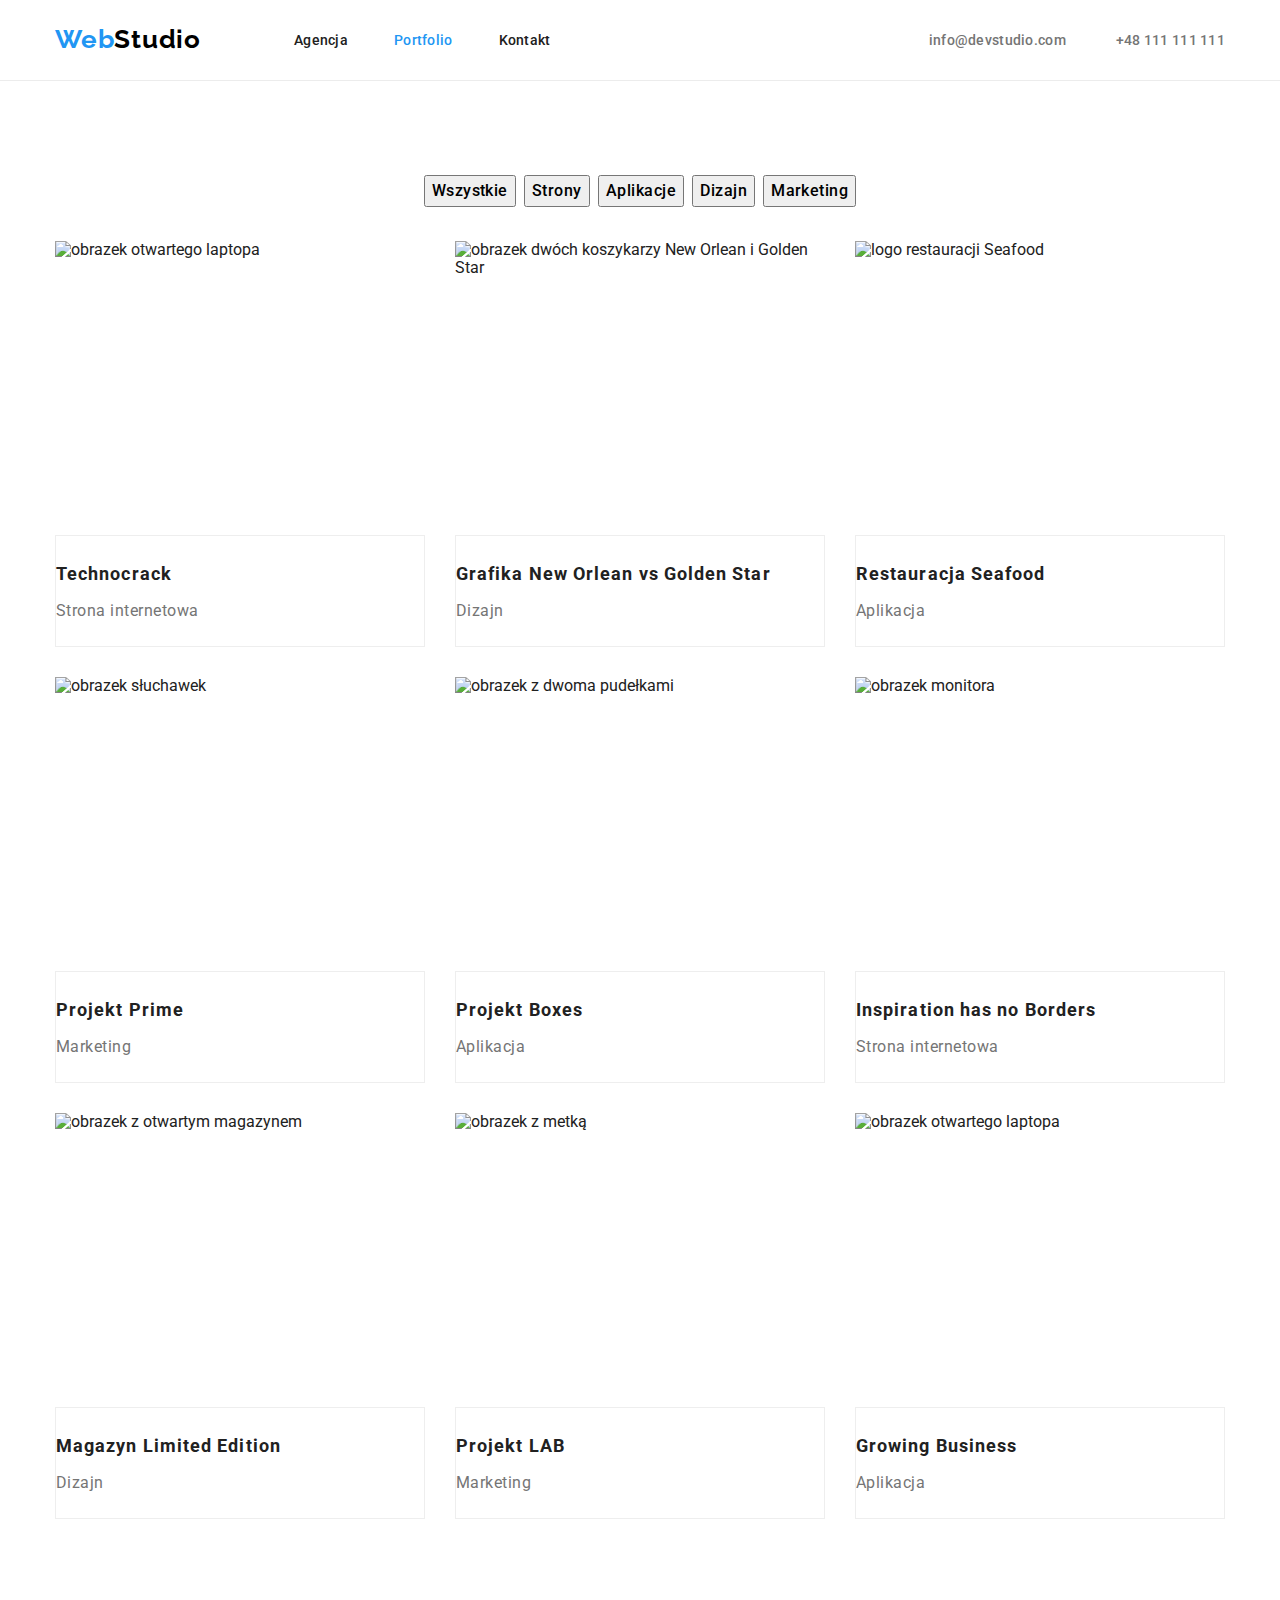
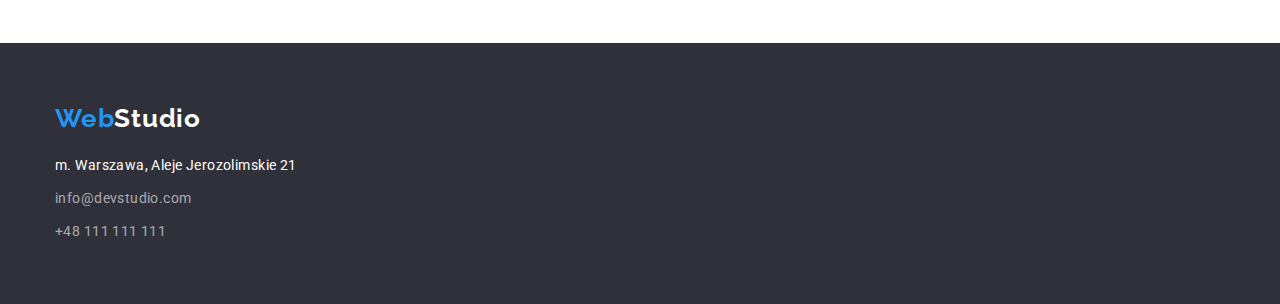
==== portfolio.html @ 281fa487 "position whole portfolio" ====
<!DOCTYPE html>
<html lang="pl">
	<head>
		<meta charset="UTF-8" />
		<meta http-equiv="X-UA-Compatible" content="IE=edge" />
		<meta name="description" content="Pierwszy projekt strony" />
		<link
			rel="stylesheet"
			href="https://cdnjs.cloudflare.com/ajax/libs/modern-normalize/1.1.0/modern-normalize.min.css"
		/>
		<link rel="preconnect" href="https://fonts.googleapis.com" />
		<link rel="preconnect" href="https://fonts.gstatic.com" crossorigin />
		<link
			href="https://fonts.googleapis.com/css2?family=Festive&family=Qahiri&family=Raleway:wght@700&family=Roboto:wght@400;500;700;900&family=Rubik:wght@300&display=swap"
			rel="stylesheet"
		/>
		<link rel="stylesheet" href="css/styles.css" />
		<title>Studio</title>
	</head>

	<body>
		<header class="header">
			<div class="container">
				<a class="logo-link" href="index.html"
					>Web<span class="logo-dark">Studio</span></a
				>

				<nav class="navigation">
					<ul class="navigation-list list">
						<li class="navigation-list-item">
							<a class="navigation-list-item-link" href="index.html">Agencja</a>
						</li>
						<li class="navigation-list-item">
							<a class="navigation-list-item-link active" href="portfolio.html"
								>Portfolio</a
							>
						</li>
						<li class="navigation-list-item">
							<a class="navigation-list-item-link" href="#">Kontakt</a>
						</li>
					</ul>
				</nav>

				<a class="email" href="mailto:info@devstudio.com">info@devstudio.com</a>
				<a href="tel:+48111111111" class="phone-number">+48 111 111 111</a>
			</div>
		</header>

		<main>
			<section class="section container">
				<ul class="filters-list list">
					<li class="filters-list-item">
						<button class="filter-btn" type="button">Wszystkie</button>
					</li>
					<li class="filters-list-item">
						<button class="filter-btn" type="button">Strony</button>
					</li>
					<li class="filters-list-item">
						<button class="filter-btn" type="button">Aplikacje</button>
					</li>
					<li class="filters-list-item">
						<button class="filter-btn" type="button">Dizajn</button>
					</li>
					<li class="filters-list-item">
						<button class="filter-btn" type="button">Marketing</button>
					</li>
				</ul>

				<ul class="projects-list list">
					<li class="projects-list-item">
						<img
							class="projects-list-img"
							src="images/images_portfolio/laptopscreen.jpg"
							alt="obrazek otwartego laptopa"
							width="370"
							height="294"
						/>
						<div class="projects-list-border">
							<p class="projects-list-title">Technocrack</p>
							<p class="projects-list-type">Strona internetowa</p>
						</div>
					</li>
					<li class="projects-list-item">
						<img
							class="projects-list-img"
							src="images/images_portfolio/neworleangraphic.jpg"
							alt="obrazek dwóch koszykarzy New Orlean i Golden Star"
							width="370"
							height="294"
						/>
						<div class="projects-list-border">
							<p class="projects-list-title">
								Grafika New Orlean vs Golden Star
							</p>
							<p class="projects-list-type">Dizajn</p>
						</div>
					</li>
					<li class="projects-list-item">
						<img
							class="projects-list-img"
							src="images/images_portfolio/seefoodlogo.jpg"
							alt="logo restauracji Seafood"
							width="370"
							height="294"
						/>
						<div class="projects-list-border">
							<p class="projects-list-title">Restauracja Seafood</p>
							<p class="projects-list-type">Aplikacja</p>
						</div>
					</li>
					<li class="projects-list-item">
						<img
							class="projects-list-img"
							src="images/images_portfolio/headphones.jpg"
							alt="obrazek słuchawek"
							width="370"
							height="294"
						/>
						<div class="projects-list-border">
							<p class="projects-list-title">Projekt Prime</p>
							<p class="projects-list-type">Marketing</p>
						</div>
					</li>
					<li class="projects-list-item">
						<img
							class="projects-list-img"
							src="images/images_portfolio/twoboxes.jpg"
							alt="obrazek z dwoma pudełkami"
							width="370"
							height="294"
						/>
						<div class="projects-list-border">
							<p class="projects-list-title">Projekt Boxes</p>
							<p class="projects-list-type">Aplikacja</p>
						</div>
					</li>
					<li class="projects-list-item">
						<img
							class="projects-list-img"
							src="images/images_portfolio/screen.jpg"
							alt="obrazek monitora"
							width="370"
							height="294"
						/>
						<div class="projects-list-border">
							<p class="projects-list-title">Inspiration has no Borders</p>
							<p class="projects-list-type">Strona internetowa</p>
						</div>
					</li>
					<li class="projects-list-item">
						<img
							class="projects-list-img"
							src="images/images_portfolio/magazine.jpg"
							alt="obrazek z otwartym magazynem"
							width="370"
							height="294"
						/>
						<div class="projects-list-border">
							<p class="projects-list-title">Magazyn Limited Edition</p>
							<p class="projects-list-type">Dizajn</p>
						</div>
					</li>
					<li class="projects-list-item">
						<img
							class="projects-list-img"
							src="images/images_portfolio/labeltag.jpg"
							alt="obrazek z metką"
							width="370"
							height="294"
						/>
						<div class="projects-list-border">
							<p class="projects-list-title">Projekt LAB</p>
							<p class="projects-list-type">Marketing</p>
						</div>
					</li>
					<li class="projects-list-item">
						<img
							class="projects-list-img"
							src="images/images_portfolio/openedlaptop.jpg"
							alt="obrazek otwartego laptopa"
							width="370"
							height="294"
						/>
						<div class="projects-list-border">
							<p class="projects-list-title">Growing Business</p>
							<p class="projects-list-type">Aplikacja</p>
						</div>
					</li>
				</ul>
			</section>
		</main>
		<div class="footer-background">
			<footer class="footer">
				<div class="container">
					<a class="logo-link" href="index.html"
						>Web<span class="logo-light">Studio</span></a
					>
					<address class="address">
						<ul class="address-list list">
							<li class="address-list-item">
								<a
									class="address-list-link street"
									href="https://goo.gl/maps/AZBb3oWcoWajxazx5"
									target="_blank"
									>m. Warszawa, Aleje Jerozolimskie 21</a
								>
							</li>
							<li class="address-list-item">
								<a class="address-list-link" href="mailto:info@devstudio.com"
									>info@devstudio.com</a
								>
							</li>
							<li class="address-list-item">
								<a class="address-list-link" href="tel:+48111111111"
									>+48 111 111 111</a
								>
							</li>
						</ul>
					</address>
				</div>
			</footer>
		</div>
	</body>
</html>
---- css/styles.css ----
:root {
	--main-font-family: "Roboto", sans-serif;
	--second-font-family: "Raleway", sans-serif;
	--main-txt-color: #212121;
	--grey-txt-color: #757575;
	--white-txt-color: #ffffff;
	--dark-background-color: #2f303a;
	--hover-color: #2196f3;
}

body {
	font-family: var(--main-font-family);
	color: var(--main-txt-color);
}
button {
	font-family: inherit;
}

h1,
h2,
h3,
h4,
h5,
h6 {
	margin: 0;
	padding: 0;
}

p {
	margin: 0;
	padding: 0;
}

ul,
ol {
	margin: 0;
	padding: 0;
}

.list {
	list-style: none;
}

img {
	display: block;
}

a {
	text-decoration: none;
}

.container {
	width: 1200px;
	padding: 0 15px;
	margin: 0 auto;
}

.section {
	padding-top: 94px;
	padding-bottom: 94px;
}
/* ====== COMPONENTS ====== */
.navigation-list-item-link.active {
	color: var(--hover-color);
}

/* ====== HEADER ====== */
.header {
	border-bottom: 1px solid #ececec;
}
.header .container {
	display: flex;
	align-items: center;
}

.navigation {
	display: flex;
}
.navigation-list {
	display: flex;
}

.navigation-list-item:not(:last-child) {
	margin-right: 46px;
}

.email {
	margin-left: auto;
	margin-right: 50px;
}

.header .logo-link {
	font-family: var(--second-font-family);
	font-style: normal;
	font-weight: 700;
	font-size: 26px;
	line-height: 1.192;

	letter-spacing: 0.03em;
	color: var(--hover-color);

	padding-top: 24px;
	padding-bottom: 25px;
	margin-right: 93px;
}

.logo-dark {
	color: #000000;
}

.navigation-list-item-link,
.email,
.phone-number {
	font-style: normal;
	font-weight: 500;
	font-size: 14px;
	line-height: 1.142;
	letter-spacing: 0.02em;
}

.navigation-list-item-link {
	color: var(--main-txt-color);
}

.email,
.phone-number {
	color: var(--grey-txt-color);
}

.navigation-list-item-link:hover,
.navigation-list-item-link:focus,
.email:hover,
.email:focus,
.phone-number:hover,
.phone-number:focus {
	color: var(--hover-color);
}

.main-header-container {
	background-color: var(--dark-background-color);
	height: 600px;
}

.main-header {
	font-weight: 900;
	font-size: 44px;
	line-height: 1.363;
	text-align: center;
	letter-spacing: 0.06em;
	text-transform: uppercase;
	color: var(--white-txt-color);
	padding: 200px 452px 30px;
}

.primary-btn {
	background-color: var(--hover-color);
	box-shadow: 0px 4px 4px rgba(0, 0, 0, 0.15);
	border-radius: 4px;
	font-weight: 700;
	font-size: 16px;
	line-height: 1.875;
	display: flex;
	align-items: center;
	text-align: center;
	letter-spacing: 0.06em;
	color: var(--white-txt-color);
	padding: 10px 41px;
	margin: 0 auto;
}

.primary-btn:hover {
	cursor: pointer;
}

/* ====== OUR ATRIBUTES ====== */

.atributes-list {
	display: flex;
}

.atributes-list-item-header {
	font-weight: 700;
	font-size: 14px;
	line-height: 1.142;
	letter-spacing: 0.03em;
	text-transform: uppercase;
	padding-bottom: 10px;
}

.atributes-list-item-header:not(:last-child) {
	padding-right: 30px;
}
.atributes-list-item-text {
	font-size: 14px;
	line-height: 1.714;
	letter-spacing: 0.03em;
	color: var(--grey-txt-color);
}

/* ====== WHAT WE DO ====== */

.second-header {
	font-weight: 700;
	font-size: 36px;
	line-height: 1.166;
	text-align: center;
	letter-spacing: 0.03em;
	padding-bottom: 50px;
}

.what-we-do-list {
	display: flex;
	justify-content: space-between;
}

/* ====== OUR TEAM ====== */

.our-team-background {
	background-color: #f5f4fa;
}

.our-team-list {
	display: flex;
	justify-content: space-between;
}

.our-team-list-item {
	background-color: #ffffff;
}
.second-header {
	padding-bottom: 50px;
}
.our-team-list-employee {
	font-weight: 500;
	font-size: 16px;
	line-height: 0.842;
	text-align: center;
	letter-spacing: 0.03em;
	padding-top: 30px;
	padding-bottom: 10px;
}

.our-team-list-occupation {
	font-size: 16px;
	line-height: 1.187;
	text-align: center;
	letter-spacing: 0.03em;
	color: var(--grey-txt-color);
	padding-bottom: 30px;
}

/* ====== FOOTER ====== */

.footer-background {
	background-color: var(--dark-background-color);
}

.footer .container {
	padding-top: 60px;
}
.footer .logo-link {
	font-family: var(--second-font-family);
	font-style: normal;
	font-weight: 700;
	font-size: 26px;
	line-height: 1.192;

	letter-spacing: 0.03em;
	color: var(--hover-color);
}

.address-list {
	padding-top: 20px;
}

.address-list-item:not(:last-child) {
	padding-bottom: 9px;
}
.address-list-item:last-child {
	padding-bottom: 60px;
}
.address-list-link {
	font-style: normal;
	font-size: 14px;
	line-height: 1.714;
	letter-spacing: 0.03em;
	color: rgba(255, 255, 255, 0.6);
}

.address-list-link:hover,
.address-list-link:focus {
	color: var(--hover-color);
}

.logo-light {
	color: var(--white-txt-color);
}

.street {
	color: var(--white-txt-color);
}

/* ====== PORTFOLIO ====== */

.filters-list {
	display: flex;
	justify-content: center;
}

.filters-list-item:not(:last-child) {
	padding-right: 8px;
	padding-bottom: 34px;
}

.projects-list {
	display: flex;
	flex-wrap: wrap;
}

.projects-list-item:not(:nth-child(3n)) {
	margin-right: 30px;
}

.projects-list-item {
	margin-bottom: 30px;
}

.projects-list-border {
	border: 1px solid #eeeeee;
}
.filter-btn {
	font-style: normal;
	font-weight: 500;
	font-size: 16px;
	line-height: 1.625;
	text-align: center;
	letter-spacing: 0.03em;
	display: flex;
	align-items: center;
}

.projects-list-wrap {
	display: flex;
	flex-wrap: wrap;
}

.filter-btn:hover,
.filter-btn:focus {
	cursor: pointer;
	color: var(--white-txt-color);
	background-color: var(--hover-color);
}

.projects-list-title {
	font-weight: 700;
	font-size: 18px;
	line-height: 2;
	letter-spacing: 0.06em;
	padding-top: 20px;
}

.projects-list-type {
	font-size: 16px;
	line-height: 1.875;
	letter-spacing: 0.03em;
	color: var(--grey-txt-color);
	padding-top: 4px;
	padding-bottom: 20px;
}
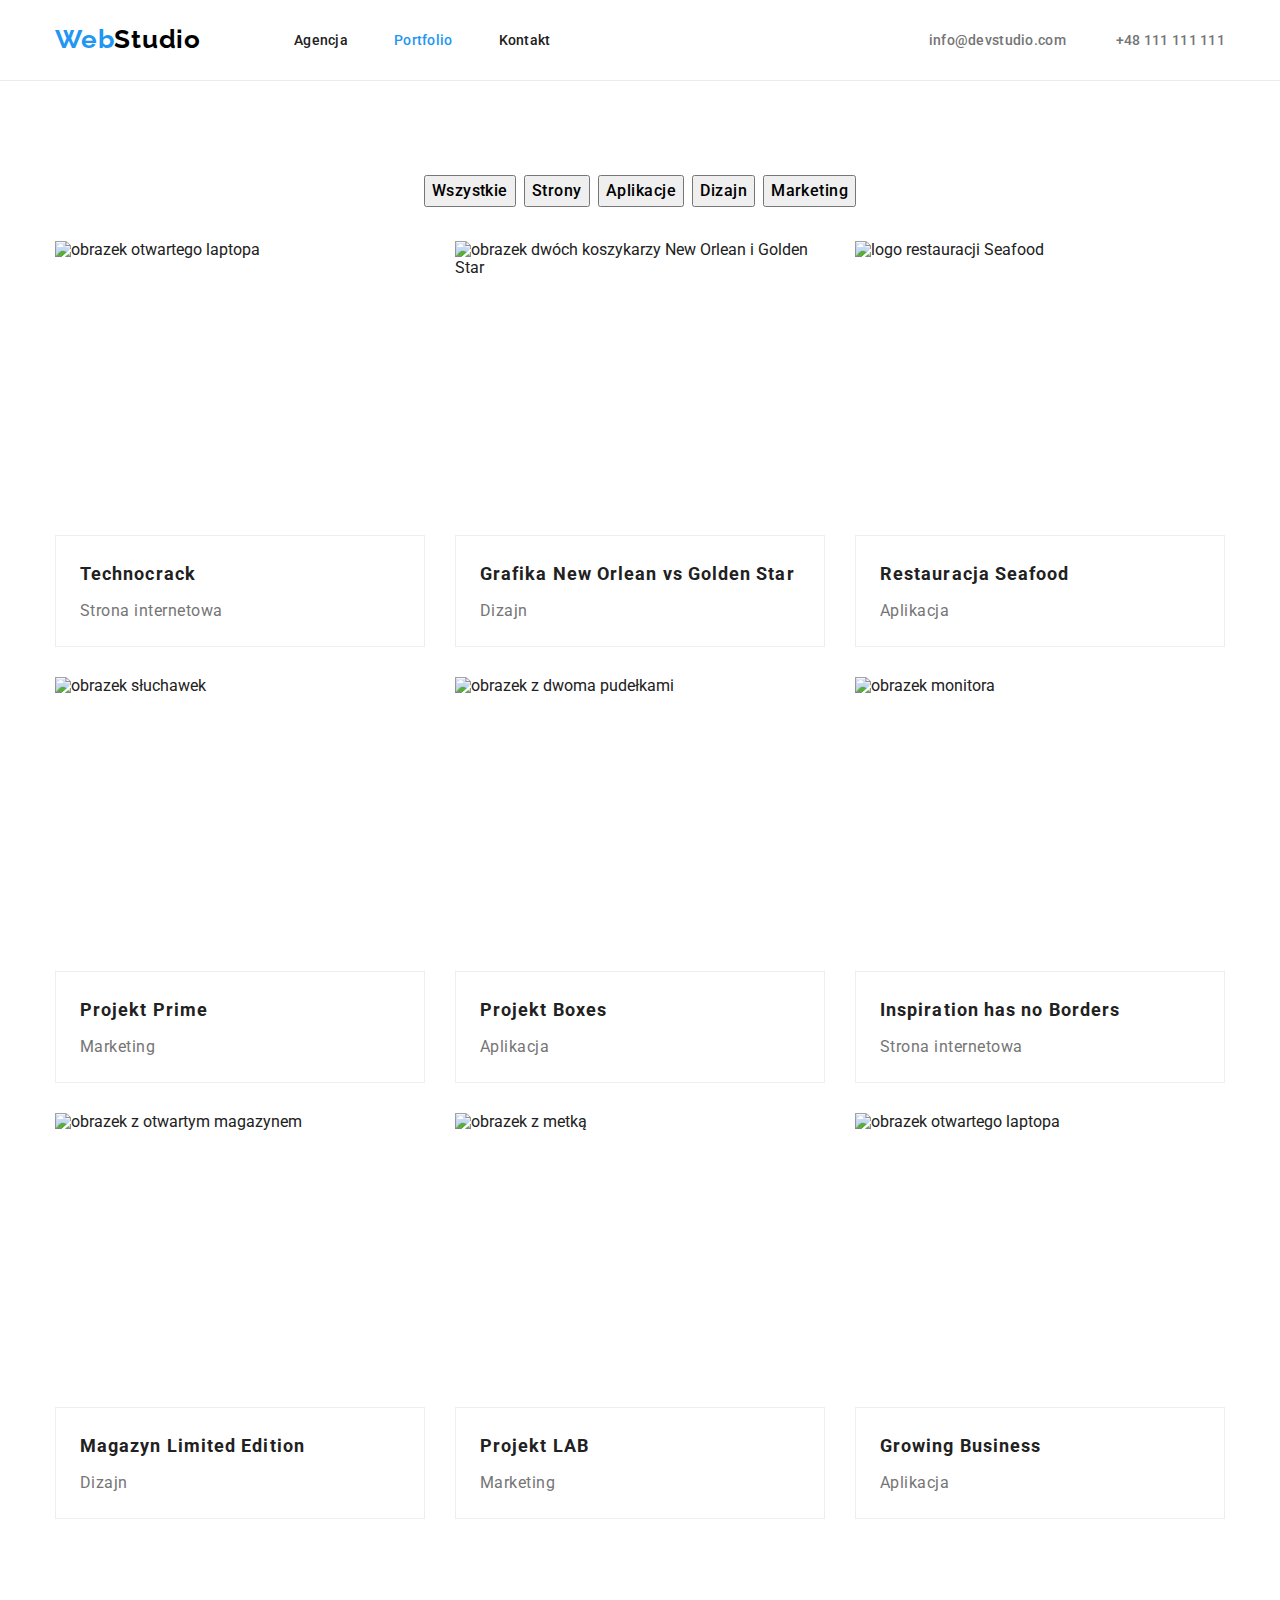
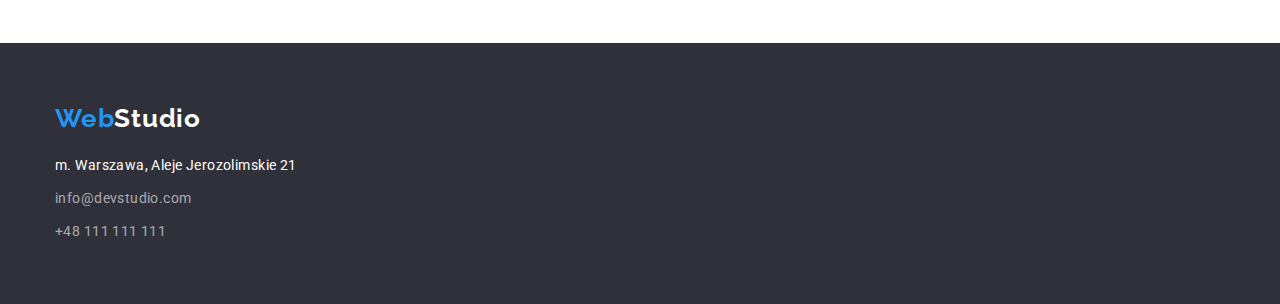
==== commit efe2d7fa: "replace container" ====
--- a/portfolio.html
+++ b/portfolio.html
@@ -47,146 +47,148 @@
 		</header>
 
 		<main>
-			<section class="section container">
-				<ul class="filters-list list">
-					<li class="filters-list-item">
-						<button class="filter-btn" type="button">Wszystkie</button>
-					</li>
-					<li class="filters-list-item">
-						<button class="filter-btn" type="button">Strony</button>
-					</li>
-					<li class="filters-list-item">
-						<button class="filter-btn" type="button">Aplikacje</button>
-					</li>
-					<li class="filters-list-item">
-						<button class="filter-btn" type="button">Dizajn</button>
-					</li>
-					<li class="filters-list-item">
-						<button class="filter-btn" type="button">Marketing</button>
-					</li>
-				</ul>
-
-				<ul class="projects-list list">
-					<li class="projects-list-item">
-						<img
-							class="projects-list-img"
-							src="images/images_portfolio/laptopscreen.jpg"
-							alt="obrazek otwartego laptopa"
-							width="370"
-							height="294"
-						/>
-						<div class="projects-list-border">
-							<p class="projects-list-title">Technocrack</p>
-							<p class="projects-list-type">Strona internetowa</p>
-						</div>
-					</li>
-					<li class="projects-list-item">
-						<img
-							class="projects-list-img"
-							src="images/images_portfolio/neworleangraphic.jpg"
-							alt="obrazek dwóch koszykarzy New Orlean i Golden Star"
-							width="370"
-							height="294"
-						/>
-						<div class="projects-list-border">
-							<p class="projects-list-title">
-								Grafika New Orlean vs Golden Star
-							</p>
-							<p class="projects-list-type">Dizajn</p>
-						</div>
-					</li>
-					<li class="projects-list-item">
-						<img
-							class="projects-list-img"
-							src="images/images_portfolio/seefoodlogo.jpg"
-							alt="logo restauracji Seafood"
-							width="370"
-							height="294"
-						/>
-						<div class="projects-list-border">
-							<p class="projects-list-title">Restauracja Seafood</p>
-							<p class="projects-list-type">Aplikacja</p>
-						</div>
-					</li>
-					<li class="projects-list-item">
-						<img
-							class="projects-list-img"
-							src="images/images_portfolio/headphones.jpg"
-							alt="obrazek słuchawek"
-							width="370"
-							height="294"
-						/>
-						<div class="projects-list-border">
-							<p class="projects-list-title">Projekt Prime</p>
-							<p class="projects-list-type">Marketing</p>
-						</div>
-					</li>
-					<li class="projects-list-item">
-						<img
-							class="projects-list-img"
-							src="images/images_portfolio/twoboxes.jpg"
-							alt="obrazek z dwoma pudełkami"
-							width="370"
-							height="294"
-						/>
-						<div class="projects-list-border">
-							<p class="projects-list-title">Projekt Boxes</p>
-							<p class="projects-list-type">Aplikacja</p>
-						</div>
-					</li>
-					<li class="projects-list-item">
-						<img
-							class="projects-list-img"
-							src="images/images_portfolio/screen.jpg"
-							alt="obrazek monitora"
-							width="370"
-							height="294"
-						/>
-						<div class="projects-list-border">
-							<p class="projects-list-title">Inspiration has no Borders</p>
-							<p class="projects-list-type">Strona internetowa</p>
-						</div>
-					</li>
-					<li class="projects-list-item">
-						<img
-							class="projects-list-img"
-							src="images/images_portfolio/magazine.jpg"
-							alt="obrazek z otwartym magazynem"
-							width="370"
-							height="294"
-						/>
-						<div class="projects-list-border">
-							<p class="projects-list-title">Magazyn Limited Edition</p>
-							<p class="projects-list-type">Dizajn</p>
-						</div>
-					</li>
-					<li class="projects-list-item">
-						<img
-							class="projects-list-img"
-							src="images/images_portfolio/labeltag.jpg"
-							alt="obrazek z metką"
-							width="370"
-							height="294"
-						/>
-						<div class="projects-list-border">
-							<p class="projects-list-title">Projekt LAB</p>
-							<p class="projects-list-type">Marketing</p>
-						</div>
-					</li>
-					<li class="projects-list-item">
-						<img
-							class="projects-list-img"
-							src="images/images_portfolio/openedlaptop.jpg"
-							alt="obrazek otwartego laptopa"
-							width="370"
-							height="294"
-						/>
-						<div class="projects-list-border">
-							<p class="projects-list-title">Growing Business</p>
-							<p class="projects-list-type">Aplikacja</p>
-						</div>
-					</li>
-				</ul>
+			<section class="section">
+				<div class="container">
+					<ul class="filters-list list">
+						<li class="filters-list-item">
+							<button class="filter-btn" type="button">Wszystkie</button>
+						</li>
+						<li class="filters-list-item">
+							<button class="filter-btn" type="button">Strony</button>
+						</li>
+						<li class="filters-list-item">
+							<button class="filter-btn" type="button">Aplikacje</button>
+						</li>
+						<li class="filters-list-item">
+							<button class="filter-btn" type="button">Dizajn</button>
+						</li>
+						<li class="filters-list-item">
+							<button class="filter-btn" type="button">Marketing</button>
+						</li>
+					</ul>
+
+					<ul class="projects-list list">
+						<li class="projects-list-item">
+							<img
+								class="projects-list-img"
+								src="images/images_portfolio/laptopscreen.jpg"
+								alt="obrazek otwartego laptopa"
+								width="370"
+								height="294"
+							/>
+							<div class="projects-list-border">
+								<p class="projects-list-title">Technocrack</p>
+								<p class="projects-list-type">Strona internetowa</p>
+							</div>
+						</li>
+						<li class="projects-list-item">
+							<img
+								class="projects-list-img"
+								src="images/images_portfolio/neworleangraphic.jpg"
+								alt="obrazek dwóch koszykarzy New Orlean i Golden Star"
+								width="370"
+								height="294"
+							/>
+							<div class="projects-list-border">
+								<p class="projects-list-title">
+									Grafika New Orlean vs Golden Star
+								</p>
+								<p class="projects-list-type">Dizajn</p>
+							</div>
+						</li>
+						<li class="projects-list-item">
+							<img
+								class="projects-list-img"
+								src="images/images_portfolio/seefoodlogo.jpg"
+								alt="logo restauracji Seafood"
+								width="370"
+								height="294"
+							/>
+							<div class="projects-list-border">
+								<p class="projects-list-title">Restauracja Seafood</p>
+								<p class="projects-list-type">Aplikacja</p>
+							</div>
+						</li>
+						<li class="projects-list-item">
+							<img
+								class="projects-list-img"
+								src="images/images_portfolio/headphones.jpg"
+								alt="obrazek słuchawek"
+								width="370"
+								height="294"
+							/>
+							<div class="projects-list-border">
+								<p class="projects-list-title">Projekt Prime</p>
+								<p class="projects-list-type">Marketing</p>
+							</div>
+						</li>
+						<li class="projects-list-item">
+							<img
+								class="projects-list-img"
+								src="images/images_portfolio/twoboxes.jpg"
+								alt="obrazek z dwoma pudełkami"
+								width="370"
+								height="294"
+							/>
+							<div class="projects-list-border">
+								<p class="projects-list-title">Projekt Boxes</p>
+								<p class="projects-list-type">Aplikacja</p>
+							</div>
+						</li>
+						<li class="projects-list-item">
+							<img
+								class="projects-list-img"
+								src="images/images_portfolio/screen.jpg"
+								alt="obrazek monitora"
+								width="370"
+								height="294"
+							/>
+							<div class="projects-list-border">
+								<p class="projects-list-title">Inspiration has no Borders</p>
+								<p class="projects-list-type">Strona internetowa</p>
+							</div>
+						</li>
+						<li class="projects-list-item">
+							<img
+								class="projects-list-img"
+								src="images/images_portfolio/magazine.jpg"
+								alt="obrazek z otwartym magazynem"
+								width="370"
+								height="294"
+							/>
+							<div class="projects-list-border">
+								<p class="projects-list-title">Magazyn Limited Edition</p>
+								<p class="projects-list-type">Dizajn</p>
+							</div>
+						</li>
+						<li class="projects-list-item">
+							<img
+								class="projects-list-img"
+								src="images/images_portfolio/labeltag.jpg"
+								alt="obrazek z metką"
+								width="370"
+								height="294"
+							/>
+							<div class="projects-list-border">
+								<p class="projects-list-title">Projekt LAB</p>
+								<p class="projects-list-type">Marketing</p>
+							</div>
+						</li>
+						<li class="projects-list-item">
+							<img
+								class="projects-list-img"
+								src="images/images_portfolio/openedlaptop.jpg"
+								alt="obrazek otwartego laptopa"
+								width="370"
+								height="294"
+							/>
+							<div class="projects-list-border">
+								<p class="projects-list-title">Growing Business</p>
+								<p class="projects-list-type">Aplikacja</p>
+							</div>
+						</li>
+					</ul>
+				</div>
 			</section>
 		</main>
 		<div class="footer-background">
--- a/css/styles.css
+++ b/css/styles.css
@@ -149,7 +149,9 @@
 	letter-spacing: 0.06em;
 	text-transform: uppercase;
 	color: var(--white-txt-color);
-	padding: 200px 452px 30px;
+	padding: 200px 0 30px;
+	width: 692px;
+	margin: 0 auto;
 }
 
 .primary-btn {
@@ -357,6 +359,7 @@
 	line-height: 2;
 	letter-spacing: 0.06em;
 	padding-top: 20px;
+	padding-left: 24px;
 }
 
 .projects-list-type {
@@ -366,4 +369,5 @@
 	color: var(--grey-txt-color);
 	padding-top: 4px;
 	padding-bottom: 20px;
-}
+	padding-left: 24px;
+}
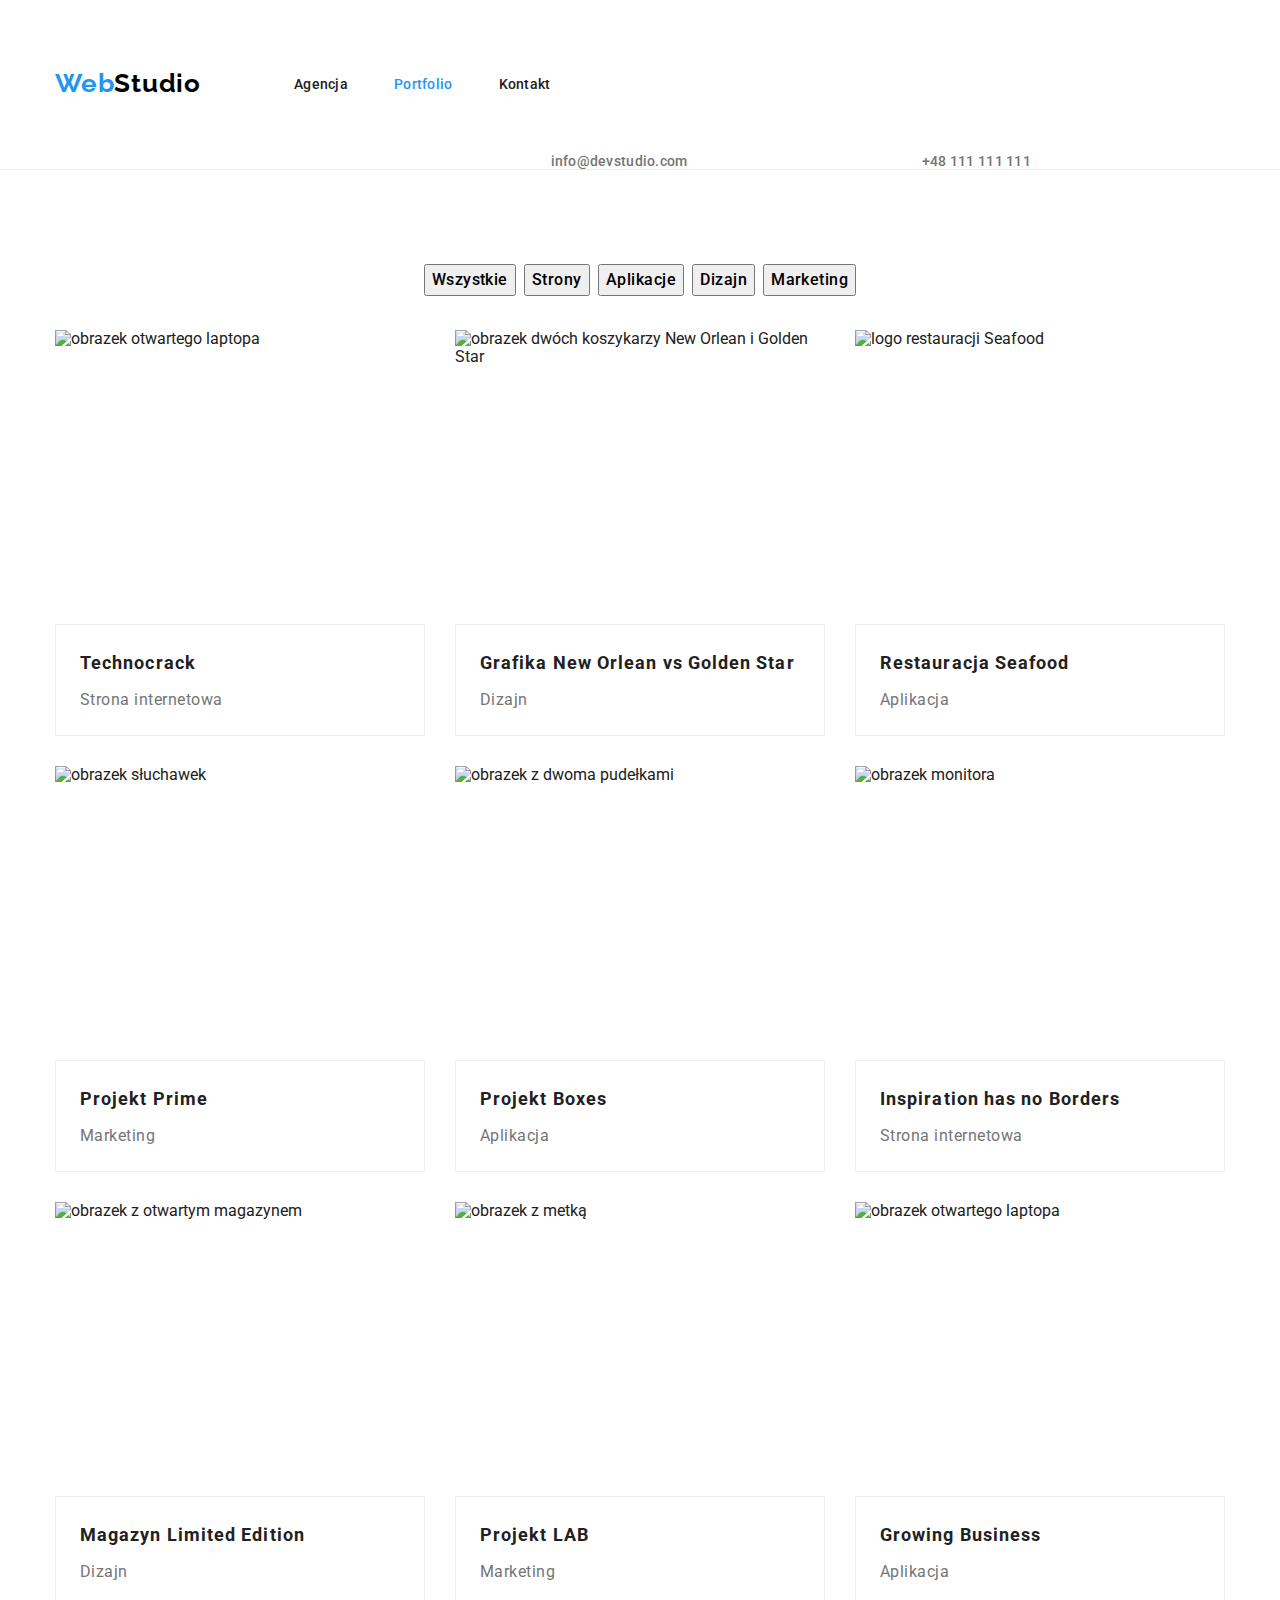
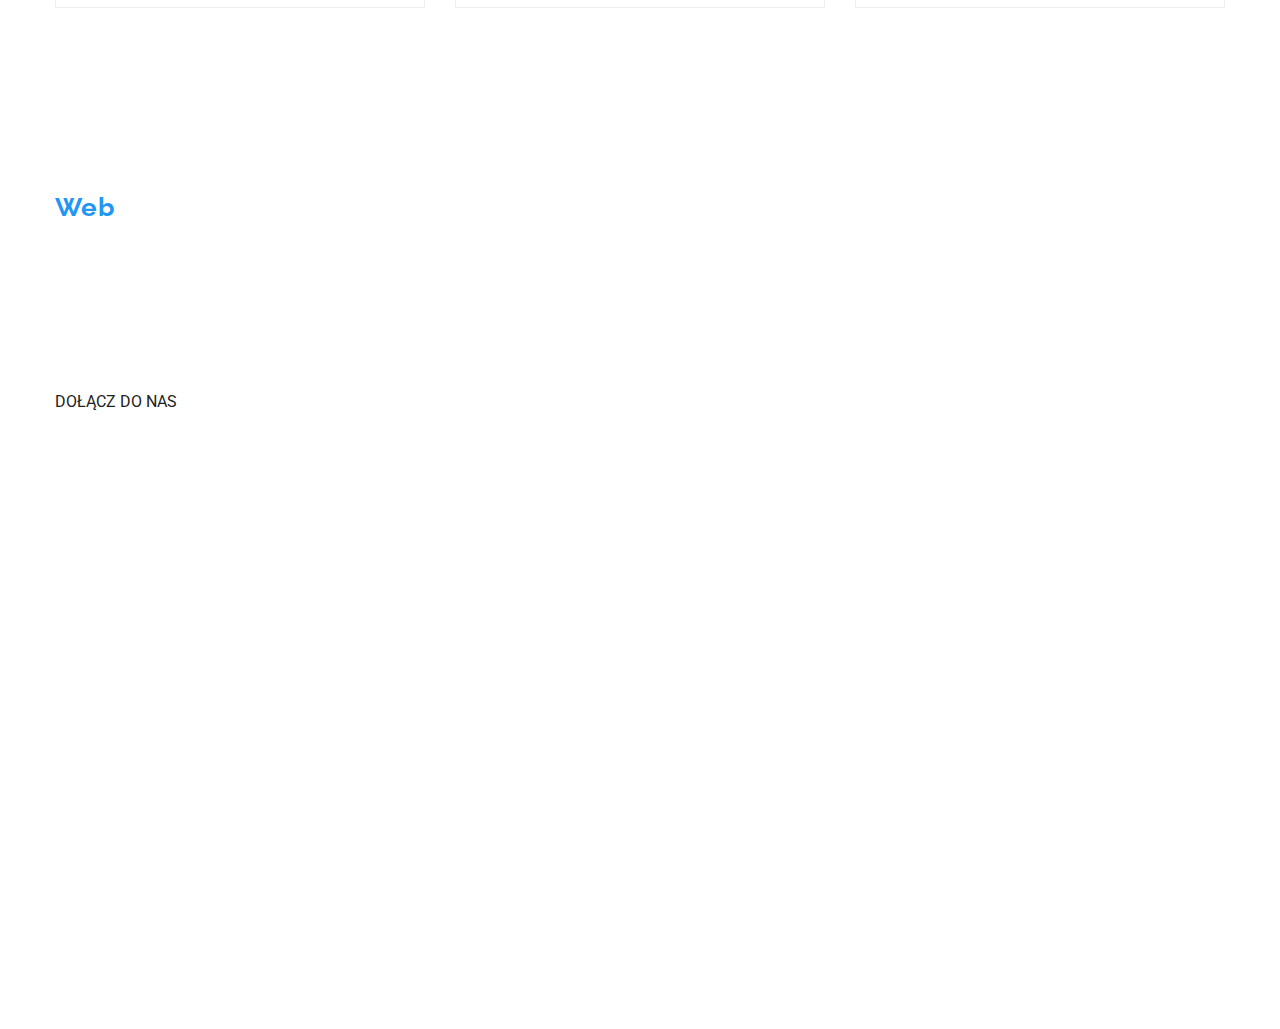
==== commit 9022b72f: "add active to portfolio" ====
--- a/portfolio.html
+++ b/portfolio.html
@@ -40,10 +40,19 @@
 						</li>
 					</ul>
 				</nav>
-
-				<a class="email" href="mailto:info@devstudio.com">info@devstudio.com</a>
-				<a href="tel:+48111111111" class="phone-number">+48 111 111 111</a>
+				<a class="email" href="mailto:info@devstudio.com">
+					<svg class="envelope-icon">
+						<use href="images/icons.svg#envelope"></use></svg
+					>info@devstudio.com</a
+				>
+				<a href="tel:+48111111111" class="phone-number">
+					<svg class="smartphone-icon">
+						<use href="images/icons.svg#smartphone"></use>
+					</svg>
+					+48 111 111 111</a
+				>
 			</div>
+			<div class="header-line"></div>
 		</header>
 
 		<main>
@@ -191,9 +200,9 @@
 				</div>
 			</section>
 		</main>
-		<div class="footer-background">
-			<footer class="footer">
-				<div class="container">
+		<footer class="footer">
+			<div class="container">
+				<div class="address-wrapper">
 					<a class="logo-link" href="index.html"
 						>Web<span class="logo-light">Studio</span></a
 					>
@@ -220,7 +229,37 @@
 						</ul>
 					</address>
 				</div>
-			</footer>
-		</div>
+				<div class="contact-us-wrapper">
+					<p class="join-us">DOŁĄCZ DO NAS</p>
+					<ul class="socials-list list">
+						<li class="socials-list-item social-padding">
+							<a href="#" class="socials-link grey-circle">
+								<svg class="socials-icon white-icon">
+									<use href="images/icons.svg#instagram"></use>
+								</svg>
+							</a>
+						</li>
+						<li class="socials-list-item social-padding">
+							<a href="#" class="socials-link grey-circle"
+								><svg class="socials-icon white-icon">
+									<use href="images/icons.svg#twitter"></use></svg
+							></a>
+						</li>
+						<li class="socials-list-item social-padding">
+							<a href="#" class="socials-link grey-circle"
+								><svg class="socials-icon white-icon">
+									<use href="images/icons.svg#facebook"></use></svg
+							></a>
+						</li>
+						<li class="socials-list-item social-padding">
+							<a href="#" class="socials-link grey-circle"
+								><svg class="socials-icon white-icon">
+									<use href="images/icons.svg#linkedin"></use></svg
+							></a>
+						</li>
+					</ul>
+				</div>
+			</div>
+		</footer>
 	</body>
 </html>
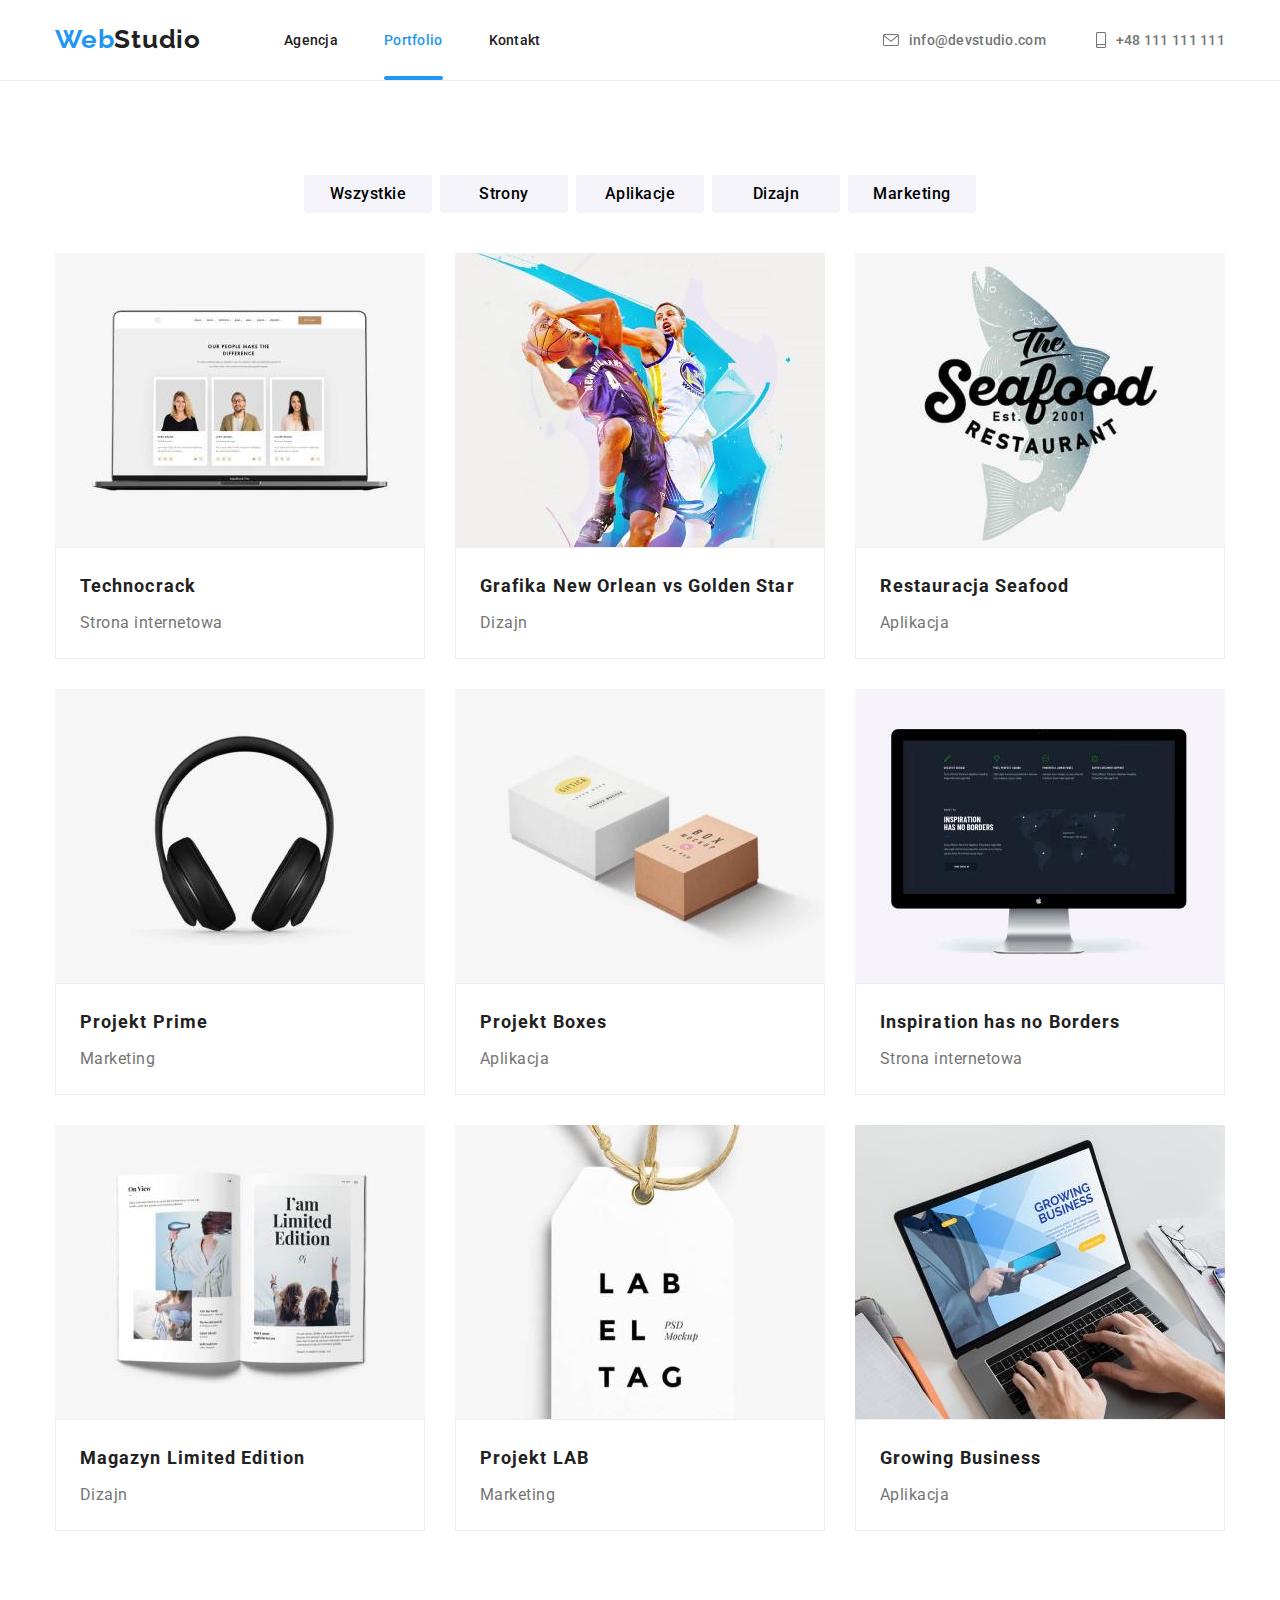
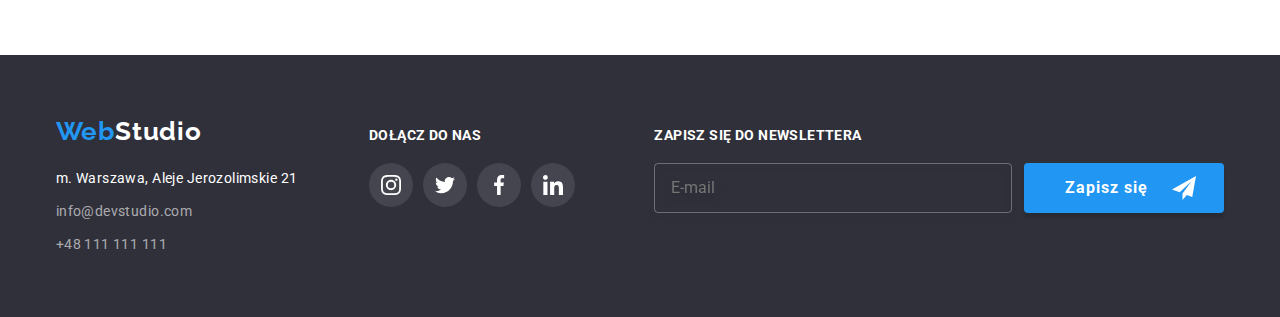
==== commit 6d07432e: "responsible portfolio" ====
--- a/portfolio.html
+++ b/portfolio.html
@@ -4,6 +4,8 @@
 		<meta charset="UTF-8" />
 		<meta http-equiv="X-UA-Compatible" content="IE=edge" />
 		<meta name="description" content="Pierwszy projekt strony" />
+		<meta name="viewport" content="width=device-width, initial-scale=1.0" />
+
 		<link
 			rel="stylesheet"
 			href="https://cdnjs.cloudflare.com/ajax/libs/modern-normalize/1.1.0/modern-normalize.min.css"
@@ -14,252 +16,624 @@
 			href="https://fonts.googleapis.com/css2?family=Festive&family=Qahiri&family=Raleway:wght@700&family=Roboto:wght@400;500;700;900&family=Rubik:wght@300&display=swap"
 			rel="stylesheet"
 		/>
-		<link rel="stylesheet" href="css/styles.css" />
+		<link rel="stylesheet" href="css/main.min.css" />
 		<title>Studio</title>
 	</head>
 
 	<body>
 		<header class="header">
 			<div class="container">
-				<a class="logo-link" href="index.html"
-					>Web<span class="logo-dark">Studio</span></a
+				<a class="logo" href="index.html"
+					>Web<span class="logo__accent--dark-theme">Studio</span></a
 				>
 
 				<nav class="navigation">
-					<ul class="navigation-list list">
-						<li class="navigation-list-item">
-							<a class="navigation-list-item-link" href="index.html">Agencja</a>
-						</li>
-						<li class="navigation-list-item">
-							<a class="navigation-list-item-link active" href="portfolio.html"
+					<ul class="navigation__list list">
+						<li class="navigation__item">
+							<a class="navigation__link" href="index.html">Agencja</a>
+						</li>
+						<li class="navigation__item">
+							<a
+								class="navigation__link navigation__link--active"
+								href="portfolio.html"
 								>Portfolio</a
 							>
 						</li>
-						<li class="navigation-list-item">
-							<a class="navigation-list-item-link" href="#">Kontakt</a>
+						<li class="navigation__item">
+							<a class="navigation__link" href="#">Kontakt</a>
 						</li>
 					</ul>
 				</nav>
-				<a class="email" href="mailto:info@devstudio.com">
-					<svg class="envelope-icon">
-						<use href="images/icons.svg#envelope"></use></svg
-					>info@devstudio.com</a
+				<div class="contact">
+					<a class="email" href="mailto:info@devstudio.com">
+						<svg class="email__icon">
+							<use href="images/icons.svg#envelope"></use></svg
+						>info@devstudio.com</a
+					>
+					<a href="tel:+48111111111" class="phone-number">
+						<svg class="phone-number__icon">
+							<use href="images/icons.svg#smartphone"></use>
+						</svg>
+						+48 111 111 111</a
+					>
+				</div>
+
+				<button mobile-menu-open type="button" class="menu-mobile__open">
+					<svg class="menu-mobile__open-icon">
+						<use href="./images/icons.svg#open"></use>
+					</svg>
+				</button>
+			</div>
+
+			<div mobile-menu class="menu-mobile backdrop is-hidden">
+				<button
+					type="button"
+					class="close-btn menu-mobile__close-btn"
+					mobile-menu-close
 				>
-				<a href="tel:+48111111111" class="phone-number">
-					<svg class="smartphone-icon">
-						<use href="images/icons.svg#smartphone"></use>
+					<svg class="close-btn__icon">
+						<use href="images/icons.svg#close-icon"></use>
 					</svg>
-					+48 111 111 111</a
-				>
+				</button>
+
+				<ul class="menu-mobile__list">
+					<li class="menu-mobile__item list">
+						<a class="menu-mobile__link" href="index.html">Agencja</a>
+					</li>
+					<li class="menu-mobile__item list">
+						<a
+							class="menu-mobile__link menu-mobile__link--active"
+							href="portfolio.html"
+							>Portfolio</a
+						>
+					</li>
+					<li class="menu-mobile__item list">
+						<a class="menu-mobile__link" href="#">Kontakt</a>
+					</li>
+				</ul>
+				<ul class="mobile-contacts">
+					<li class="mobile-contacts__item list">
+						<a
+							class="mobile-contacts__link mobile-contacts__link--accent"
+							href="tel:+48111111111"
+						>
+							+48 111 111 111</a
+						>
+					</li>
+					<li class="mobile-contacts__item list">
+						<a class="mobile-contacts__link" href="mailto:info@devstudio.com">
+							info@devstudio.com</a
+						>
+					</li>
+				</ul>
+				<ul class="mobile-socials">
+					<li class="mobile-socials__item list">
+						<a href="" class="mobile-socials__link">Instagram</a>
+					</li>
+					<li class="mobile-socials__item list">
+						<a href="" class="mobile-socials__link">Twitter</a>
+					</li>
+					<li class="mobile-socials__item list">
+						<a href="" class="mobile-socials__link">Facebook</a>
+					</li>
+					<li class="mobile-socials__item list">
+						<a href="" class="mobile-socials__link">LinkedIn</a>
+					</li>
+				</ul>
 			</div>
-			<div class="header-line"></div>
 		</header>
 
 		<main>
-			<section class="section">
+			<section class="portfolio section">
 				<div class="container">
-					<ul class="filters-list list">
-						<li class="filters-list-item">
-							<button class="filter-btn" type="button">Wszystkie</button>
-						</li>
-						<li class="filters-list-item">
-							<button class="filter-btn" type="button">Strony</button>
-						</li>
-						<li class="filters-list-item">
-							<button class="filter-btn" type="button">Aplikacje</button>
-						</li>
-						<li class="filters-list-item">
-							<button class="filter-btn" type="button">Dizajn</button>
-						</li>
-						<li class="filters-list-item">
-							<button class="filter-btn" type="button">Marketing</button>
+					<ul class="filters__list list">
+						<li class="filters__item">
+							<button class="filters__btn" type="button">Wszystkie</button>
+						</li>
+						<li class="filters__item">
+							<button class="filters__btn" type="button">Strony</button>
+						</li>
+						<li class="filters__item">
+							<button class="filters__btn" type="button">Aplikacje</button>
+						</li>
+						<li class="filters__item">
+							<button class="filters__btn" type="button">Dizajn</button>
+						</li>
+						<li class="filters__item">
+							<button class="filters__btn" type="button">Marketing</button>
 						</li>
 					</ul>
 
-					<ul class="projects-list list">
-						<li class="projects-list-item">
-							<img
-								class="projects-list-img"
-								src="images/images_portfolio/laptopscreen.jpg"
-								alt="obrazek otwartego laptopa"
-								width="370"
-								height="294"
-							/>
-							<div class="projects-list-border">
-								<p class="projects-list-title">Technocrack</p>
-								<p class="projects-list-type">Strona internetowa</p>
-							</div>
-						</li>
-						<li class="projects-list-item">
-							<img
-								class="projects-list-img"
-								src="images/images_portfolio/neworleangraphic.jpg"
-								alt="obrazek dwóch koszykarzy New Orlean i Golden Star"
-								width="370"
-								height="294"
-							/>
-							<div class="projects-list-border">
-								<p class="projects-list-title">
-									Grafika New Orlean vs Golden Star
-								</p>
-								<p class="projects-list-type">Dizajn</p>
-							</div>
-						</li>
-						<li class="projects-list-item">
-							<img
-								class="projects-list-img"
-								src="images/images_portfolio/seefoodlogo.jpg"
-								alt="logo restauracji Seafood"
-								width="370"
-								height="294"
-							/>
-							<div class="projects-list-border">
-								<p class="projects-list-title">Restauracja Seafood</p>
-								<p class="projects-list-type">Aplikacja</p>
-							</div>
-						</li>
-						<li class="projects-list-item">
-							<img
-								class="projects-list-img"
-								src="images/images_portfolio/headphones.jpg"
-								alt="obrazek słuchawek"
-								width="370"
-								height="294"
-							/>
-							<div class="projects-list-border">
-								<p class="projects-list-title">Projekt Prime</p>
-								<p class="projects-list-type">Marketing</p>
-							</div>
-						</li>
-						<li class="projects-list-item">
-							<img
-								class="projects-list-img"
-								src="images/images_portfolio/twoboxes.jpg"
-								alt="obrazek z dwoma pudełkami"
-								width="370"
-								height="294"
-							/>
-							<div class="projects-list-border">
-								<p class="projects-list-title">Projekt Boxes</p>
-								<p class="projects-list-type">Aplikacja</p>
-							</div>
-						</li>
-						<li class="projects-list-item">
-							<img
-								class="projects-list-img"
-								src="images/images_portfolio/screen.jpg"
-								alt="obrazek monitora"
-								width="370"
-								height="294"
-							/>
-							<div class="projects-list-border">
-								<p class="projects-list-title">Inspiration has no Borders</p>
-								<p class="projects-list-type">Strona internetowa</p>
-							</div>
-						</li>
-						<li class="projects-list-item">
-							<img
-								class="projects-list-img"
-								src="images/images_portfolio/magazine.jpg"
-								alt="obrazek z otwartym magazynem"
-								width="370"
-								height="294"
-							/>
-							<div class="projects-list-border">
-								<p class="projects-list-title">Magazyn Limited Edition</p>
-								<p class="projects-list-type">Dizajn</p>
-							</div>
-						</li>
-						<li class="projects-list-item">
-							<img
-								class="projects-list-img"
-								src="images/images_portfolio/labeltag.jpg"
-								alt="obrazek z metką"
-								width="370"
-								height="294"
-							/>
-							<div class="projects-list-border">
-								<p class="projects-list-title">Projekt LAB</p>
-								<p class="projects-list-type">Marketing</p>
-							</div>
-						</li>
-						<li class="projects-list-item">
-							<img
-								class="projects-list-img"
-								src="images/images_portfolio/openedlaptop.jpg"
-								alt="obrazek otwartego laptopa"
-								width="370"
-								height="294"
-							/>
-							<div class="projects-list-border">
-								<p class="projects-list-title">Growing Business</p>
-								<p class="projects-list-type">Aplikacja</p>
+					<ul class="projects__list list">
+						<li class="projects__item">
+							<div class="projects__wrapper">
+								<picture class="projects__img">
+									<source
+										srcset="
+											images/images_portfolio/1img370x294.jpg        1x,
+											images/images_portfolio/1img370x294.jpg@2x.jpg 2x
+										"
+										media="(min-width: 1200px)"
+									/>
+									<source
+										srcset="
+											images/images_portfolio/1img354x294.jpg        1x,
+											images/images_portfolio/1img354x294.jpg@2x.jpg 2x
+										"
+										media="(min-width: 768px)"
+									/>
+									<source
+										srcset="
+											images/images_portfolio/1img450x294.jpg        1x,
+											images/images_portfolio/1img450x294.jpg@2x.jpg 2x
+										"
+										media="(min-width: 480px)"
+									/>
+									<img
+										class="projects__img"
+										src="images/images_portfolio/1img354x294.jpg "
+										alt="obrazek otwartego laptopa"
+									/>
+								</picture>
+
+								<div class="projects__text-popup">
+									<p>
+										Technocrack jest popularną platformą wykorzystywaną do
+										rozpowszechniania koronawirusa. Firmy wykorzystują tę
+										platformę do celów szpiegowskich i ataków na
+										niezabezpieczone serwery konkurencji
+									</p>
+								</div>
+							</div>
+							<div class="projects__border">
+								<p class="projects__title">Technocrack</p>
+								<p class="projects__type">Strona internetowa</p>
+							</div>
+						</li>
+						<li class="projects__item">
+							<div class="projects__wrapper">
+								<picture class="projects__img">
+									<source
+										srcset="
+											images/images_portfolio/2img370x294.jpg        1x,
+											images/images_portfolio/2img370x294.jpg@2x.jpg 2x
+										"
+										media="(min-width: 1200px)"
+									/>
+									<source
+										srcset="
+											images/images_portfolio/2img354x294.jpg        1x,
+											images/images_portfolio/2img354x294.jpg@2x.jpg 2x
+										"
+										media="(min-width: 768px)"
+									/>
+									<source
+										srcset="
+											images/images_portfolio/2img450x294.jpg        1x,
+											images/images_portfolio/2img450x294.jpg@2x.jpg 2x
+										"
+										media="(min-width: 480px)"
+									/>
+									<img
+										class="projects__img"
+										src="images/images_portfolio/2img354x294.jpg "
+										alt="obrazek dwóch koszykarzy New Orlean i Golden Star"
+									/>
+								</picture>
+
+								<div class="projects__text-popup">
+									<p>
+										Technocrack jest popularną platformą wykorzystywaną do
+										rozpowszechniania koronawirusa. Firmy wykorzystują tę
+										platformę do celów szpiegowskich i ataków na
+										niezabezpieczone serwery konkurencji
+									</p>
+								</div>
+							</div>
+							<div class="projects__border">
+								<p class="projects__title">Grafika New Orlean vs Golden Star</p>
+								<p class="projects__type">Dizajn</p>
+							</div>
+						</li>
+						<li class="projects__item">
+							<div class="projects__wrapper">
+								<picture class="projects__img">
+									<source
+										srcset="
+											images/images_portfolio/3img370x294.jpg        1x,
+											images/images_portfolio/3img370x294.jpg@2x.jpg 2x
+										"
+										media="(min-width: 1200px)"
+									/>
+									<source
+										srcset="
+											images/images_portfolio/3img354x294.jpg        1x,
+											images/images_portfolio/3img354x294.jpg@2x.jpg 2x
+										"
+										media="(min-width: 768px)"
+									/>
+									<source
+										srcset="
+											images/images_portfolio/3img450x294.jpg        1x,
+											images/images_portfolio/3img450x294.jpg@2x.jpg 2x
+										"
+										media="(min-width: 480px)"
+									/>
+									<img
+										class="projects__img"
+										src="images/images_portfolio/3img354x294.jpg "
+										alt="logo restauracji Seafood"
+									/>
+								</picture>
+
+								<div class="projects__text-popup">
+									<p>
+										Technocrack jest popularną platformą wykorzystywaną do
+										rozpowszechniania koronawirusa. Firmy wykorzystują tę
+										platformę do celów szpiegowskich i ataków na
+										niezabezpieczone serwery konkurencji
+									</p>
+								</div>
+							</div>
+							<div class="projects__border">
+								<p class="projects__title">Restauracja Seafood</p>
+								<p class="projects__type">Aplikacja</p>
+							</div>
+						</li>
+						<li class="projects__item">
+							<div class="projects__wrapper">
+								<picture class="projects__img">
+									<source
+										srcset="
+											images/images_portfolio/4img370x294.jpg        1x,
+											images/images_portfolio/4img370x294.jpg@2x.jpg 2x
+										"
+										media="(min-width: 1200px)"
+									/>
+									<source
+										srcset="
+											images/images_portfolio/4img354x294.jpg        1x,
+											images/images_portfolio/4img354x294.jpg@2x.jpg 2x
+										"
+										media="(min-width: 768px)"
+									/>
+									<source
+										srcset="
+											images/images_portfolio/4img450x294.jpg        1x,
+											images/images_portfolio/4img450x294.jpg@2x.jpg 2x
+										"
+										media="(min-width: 480px)"
+									/>
+									<img
+										class="projects__img"
+										src="images/images_portfolio/4img354x294.jpg "
+										alt="obrazek słuchawek"
+									/>
+								</picture>
+								<div class="projects__text-popup">
+									<p>
+										Technocrack jest popularną platformą wykorzystywaną do
+										rozpowszechniania koronawirusa. Firmy wykorzystują tę
+										platformę do celów szpiegowskich i ataków na
+										niezabezpieczone serwery konkurencji
+									</p>
+								</div>
+							</div>
+							<div class="projects__border">
+								<p class="projects__title">Projekt Prime</p>
+								<p class="projects__type">Marketing</p>
+							</div>
+						</li>
+						<li class="projects__item">
+							<div class="projects__wrapper">
+								<picture class="projects__img">
+									<source
+										srcset="
+											images/images_portfolio/5img370x294.jpg        1x,
+											images/images_portfolio/5img370x294.jpg@2x.jpg 2x
+										"
+										media="(min-width: 1200px)"
+									/>
+									<source
+										srcset="
+											images/images_portfolio/5img354x294.jpg        1x,
+											images/images_portfolio/5img354x294.jpg@2x.jpg 2x
+										"
+										media="(min-width: 768px)"
+									/>
+									<source
+										srcset="
+											images/images_portfolio/5img450x294.jpg        1x,
+											images/images_portfolio/5img450x294.jpg@2x.jpg 2x
+										"
+										media="(min-width: 480px)"
+									/>
+									<img
+										class="projects__img"
+										src="images/images_portfolio/5img354x294.jpg "
+										alt="obrazek z dwoma pudełkami"
+									/>
+								</picture>
+								<div class="projects__text-popup">
+									<p>
+										Technocrack jest popularną platformą wykorzystywaną do
+										rozpowszechniania koronawirusa. Firmy wykorzystują tę
+										platformę do celów szpiegowskich i ataków na
+										niezabezpieczone serwery konkurencji
+									</p>
+								</div>
+							</div>
+							<div class="projects__border">
+								<p class="projects__title">Projekt Boxes</p>
+								<p class="projects__type">Aplikacja</p>
+							</div>
+						</li>
+						<li class="projects__item">
+							<div class="projects__wrapper">
+								<picture class="projects__img">
+									<source
+										srcset="
+											images/images_portfolio/6img370x294.jpg        1x,
+											images/images_portfolio/6img370x294.jpg@2x.jpg 2x
+										"
+										media="(min-width: 1200px)"
+									/>
+									<source
+										srcset="
+											images/images_portfolio/6img354x294.jpg        1x,
+											images/images_portfolio/6img354x294.jpg@2x.jpg 2x
+										"
+										media="(min-width: 768px)"
+									/>
+									<source
+										srcset="
+											images/images_portfolio/6img450x294.jpg        1x,
+											images/images_portfolio/6img450x294.jpg@2x.jpg 2x
+										"
+										media="(min-width: 480px)"
+									/>
+									<img
+										class="projects__img"
+										src="images/images_portfolio/6img354x294.jpg "
+										alt="obrazek monitora"
+									/>
+								</picture>
+								<div class="projects__text-popup">
+									<p>
+										Technocrack jest popularną platformą wykorzystywaną do
+										rozpowszechniania koronawirusa. Firmy wykorzystują tę
+										platformę do celów szpiegowskich i ataków na
+										niezabezpieczone serwery konkurencji
+									</p>
+								</div>
+							</div>
+							<div class="projects__border">
+								<p class="projects__title">Inspiration has no Borders</p>
+								<p class="projects__type">Strona internetowa</p>
+							</div>
+						</li>
+						<li class="projects__item">
+							<div class="projects__wrapper">
+								<picture class="projects__img">
+									<source
+										srcset="
+											images/images_portfolio/7img370x294.jpg        1x,
+											images/images_portfolio/7img370x294.jpg@2x.jpg 2x
+										"
+										media="(min-width: 1200px)"
+									/>
+									<source
+										srcset="
+											images/images_portfolio/7img354x294.jpg        1x,
+											images/images_portfolio/7img354x294.jpg@2x.jpg 2x
+										"
+										media="(min-width: 768px)"
+									/>
+									<source
+										srcset="
+											images/images_portfolio/7img450x294.jpg        1x,
+											images/images_portfolio/7img450x294.jpg@2x.jpg 2x
+										"
+										media="(min-width: 480px)"
+									/>
+									<img
+										class="projects__img"
+										src="images/images_portfolio/7img354x294.jpg "
+										alt="obrazek otwartego magazynu"
+									/>
+								</picture>
+								<div class="projects__text-popup">
+									<p>
+										Technocrack jest popularną platformą wykorzystywaną do
+										rozpowszechniania koronawirusa. Firmy wykorzystują tę
+										platformę do celów szpiegowskich i ataków na
+										niezabezpieczone serwery konkurencji
+									</p>
+								</div>
+							</div>
+							<div class="projects__border">
+								<p class="projects__title">Magazyn Limited Edition</p>
+								<p class="projects__type">Dizajn</p>
+							</div>
+						</li>
+						<li class="projects__item">
+							<div class="projects__wrapper">
+								<picture class="projects__img">
+									<source
+										srcset="
+											images/images_portfolio/8img370x294.jpg        1x,
+											images/images_portfolio/8img370x294.jpg@2x.jpg 2x
+										"
+										media="(min-width: 1200px)"
+									/>
+									<source
+										srcset="
+											images/images_portfolio/8img354x294.jpg        1x,
+											images/images_portfolio/8img354x294.jpg@2x.jpg 2x
+										"
+										media="(min-width: 768px)"
+									/>
+									<source
+										srcset="
+											images/images_portfolio/8img450x294.jpg        1x,
+											images/images_portfolio/8img450x294.jpg@2x.jpg 2x
+										"
+										media="(min-width: 480px)"
+									/>
+									<img
+										class="projects__img"
+										src="images/images_portfolio/8img354x294.jpg "
+										alt="obrazek z metką"
+									/>
+								</picture>
+								<div class="projects__text-popup">
+									<p>
+										Technocrack jest popularną platformą wykorzystywaną do
+										rozpowszechniania koronawirusa. Firmy wykorzystują tę
+										platformę do celów szpiegowskich i ataków na
+										niezabezpieczone serwery konkurencji
+									</p>
+								</div>
+							</div>
+							<div class="projects__border">
+								<p class="projects__title">Projekt LAB</p>
+								<p class="projects__type">Marketing</p>
+							</div>
+						</li>
+						<li class="projects__item">
+							<div class="projects__wrapper">
+								<picture class="projects__img">
+									<source
+										srcset="
+											images/images_portfolio/9img370x294.jpg        1x,
+											images/images_portfolio/9img370x294.jpg@2x.jpg 2x
+										"
+										media="(min-width: 1200px)"
+									/>
+									<source
+										srcset="
+											images/images_portfolio/9img354x294.jpg        1x,
+											images/images_portfolio/9img354x294.jpg@2x.jpg 2x
+										"
+										media="(min-width: 768px)"
+									/>
+									<source
+										srcset="
+											images/images_portfolio/9img450x294.jpg        1x,
+											images/images_portfolio/9img450x294.jpg@2x.jpg 2x
+										"
+										media="(min-width: 480px)"
+									/>
+									<img
+										class="projects__img"
+										src="images/images_portfolio/9img354x294.jpg "
+										alt="obrazek otwartego laptopa"
+									/>
+								</picture>
+								<div class="projects__text-popup">
+									<p>
+										Technocrack jest popularną platformą wykorzystywaną do
+										rozpowszechniania koronawirusa. Firmy wykorzystują tę
+										platformę do celów szpiegowskich i ataków na
+										niezabezpieczone serwery konkurencji
+									</p>
+								</div>
+							</div>
+							<div class="projects__border">
+								<p class="projects__title">Growing Business</p>
+								<p class="projects__type">Aplikacja</p>
 							</div>
 						</li>
 					</ul>
 				</div>
 			</section>
 		</main>
+
 		<footer class="footer">
-			<div class="container">
-				<div class="address-wrapper">
-					<a class="logo-link" href="index.html"
-						>Web<span class="logo-light">Studio</span></a
+			<div class="container section">
+				<div class="address__wrapper">
+					<a class="logo logo--footer" href="index.html"
+						>Web<span class="logo__accent--light-theme">Studio</span></a
 					>
 					<address class="address">
 						<ul class="address-list list">
-							<li class="address-list-item">
+							<li class="address-list__item">
 								<a
-									class="address-list-link street"
+									class="address-list__link address-list__link--light-theme"
 									href="https://goo.gl/maps/AZBb3oWcoWajxazx5"
 									target="_blank"
 									>m. Warszawa, Aleje Jerozolimskie 21</a
 								>
 							</li>
-							<li class="address-list-item">
-								<a class="address-list-link" href="mailto:info@devstudio.com"
+							<li class="address-list__item">
+								<a class="address-list__link" href="mailto:info@devstudio.com"
 									>info@devstudio.com</a
 								>
 							</li>
-							<li class="address-list-item">
-								<a class="address-list-link" href="tel:+48111111111"
+							<li class="address-list__item">
+								<a class="address-list__link" href="tel:+48111111111"
 									>+48 111 111 111</a
 								>
 							</li>
 						</ul>
 					</address>
 				</div>
-				<div class="contact-us-wrapper">
+				<div class="join-us__wrapper">
 					<p class="join-us">DOŁĄCZ DO NAS</p>
 					<ul class="socials-list list">
-						<li class="socials-list-item social-padding">
-							<a href="#" class="socials-link grey-circle">
-								<svg class="socials-icon white-icon">
+						<li class="socials-list__item social-padding">
+							<a href="#" class="socials-list__link join-us--grey-link-theme">
+								<svg class="socials-list__icon join-us--white-icon-theme">
 									<use href="images/icons.svg#instagram"></use>
 								</svg>
 							</a>
 						</li>
-						<li class="socials-list-item social-padding">
-							<a href="#" class="socials-link grey-circle"
-								><svg class="socials-icon white-icon">
+						<li class="socials-list__item social-padding">
+							<a href="#" class="socials-list__link join-us--grey-link-theme"
+								><svg class="socials-list__icon join-us--white-icon-theme">
 									<use href="images/icons.svg#twitter"></use></svg
 							></a>
 						</li>
-						<li class="socials-list-item social-padding">
-							<a href="#" class="socials-link grey-circle"
-								><svg class="socials-icon white-icon">
+						<li class="socials-list__item social-padding">
+							<a href="#" class="socials-list__link join-us--grey-link-theme"
+								><svg class="socials-list__icon join-us--white-icon-theme">
 									<use href="images/icons.svg#facebook"></use></svg
 							></a>
 						</li>
-						<li class="socials-list-item social-padding">
-							<a href="#" class="socials-link grey-circle"
-								><svg class="socials-icon white-icon">
+						<li class="socials-list__item social-padding">
+							<a href="#" class="socials-list__link join-us--grey-link-theme"
+								><svg class="socials-list__icon join-us--white-icon-theme">
 									<use href="images/icons.svg#linkedin"></use></svg
 							></a>
 						</li>
 					</ul>
+				</div>
+				<div class="sign-up__wrapper">
+					<p class="sing-up">Zapisz się do newslettera</p>
+					<form
+						action="#"
+						class="sign-up__form"
+						name="signup_form"
+						autocomplete="on"
+					>
+						<input
+							class="sign-up__input"
+							type="email"
+							name="email"
+							placeholder="E-mail"
+							required
+						/>
+
+						<button class="primary-btn sign-up__btn" type="submit">
+							Zapisz się
+							<svg class="sign-up__icon">
+								<use href="images/icons.svg#icon-send"></use>
+							</svg>
+						</button>
+					</form>
 				</div>
 			</div>
 		</footer>
+		<script src="js/mobile-menu.js"></script>
 	</body>
 </html>
--- a/css/main.min.css
+++ b/css/main.min.css
@@ -0,0 +1,2 @@
+.visually-hidden{position:absolute !important;top:18px;left:5px;clip:rect(1px 1px 1px 1px);clip:rect(1px, 1px, 1px, 1px);padding:0 !important;border:0 !important;height:1px !important;width:1px !important;overflow:hidden}@media screen and (min-width: 1200px){.visually-hidden{left:14px}}body{font-family:"Roboto",sans-serif;color:#212121}button{font-family:inherit}h1,h2,h3,h4,h5,h6{margin:0;padding:0}p{margin:0;padding:0}ul,ol{margin:0;padding:0}img{display:block}a{text-decoration:none}.list{list-style:none}.container{width:100%;min-width:320px;padding:0 15px}.hero .container{height:400px;display:flex;flex-direction:column;justify-content:center;margin:0 auto}.our-team .container{display:block}.our-clients .container{display:block}.footer .container{display:block;text-align:center}.portfolio .container{display:block}@media screen and (min-width: 320px){.container{display:flex;justify-content:space-between;align-items:center}}@media screen and (min-width: 768px){.container{display:flex;align-items:center;padding:0 15px}.footer .container{display:flex;flex-wrap:wrap;justify-content:space-around;align-items:baseline}}@media screen and (min-width: 1200px){.container{max-width:1200px;height:auto;padding:0 15px;margin:0 auto}.hero .container{height:600px}.what-we-do .container{display:block}.footer .container{padding-top:60px;display:flex;text-align:left}}.section{padding-top:60px;padding-bottom:60px}@media screen and (min-width: 1200px){.section{padding-top:94px;padding-bottom:94px}.footer .section{padding-bottom:60px}}.close-btn{display:flex;justify-content:center;align-items:center;position:absolute;top:8px;right:8px;width:30px;height:30px;border-radius:50%;background:#fff;border:1px solid rgba(0,0,0,0.1);cursor:pointer}.close-btn__icon{width:18px;height:18px}.logo{font-family:"Raleway",sans-serif;font-style:normal;font-weight:700;font-size:24px;line-height:1.167;letter-spacing:0.03em;color:#2196f3;padding-top:16px;padding-bottom:16px}.logo__accent--dark-theme{color:#212121}.logo__accent--light-theme{color:#fff}@media screen and (min-width: 768px){.logo{padding-top:26px;padding-bottom:26px;margin-right:83px}.logo--footer{margin-right:0}}@media screen and (min-width: 1200px){.logo{font-size:26px;line-height:1.192;padding-top:24px;padding-bottom:25px}}.backdrop{position:fixed;z-index:9999;display:flex;background:rgba(0,0,0,0.2);left:0;right:0;top:0;bottom:0;transition:transform 250ms cubic-bezier(0.4, 0, 0.2, 1),opacity 250ms cubic-bezier(0.4, 0, 0.2, 1),visibility 250ms cubic-bezier(0.4, 0, 0.2, 1)}.is-hidden{visibility:hidden;opacity:0;pointer-events:none;transform:scale(10%)}.modal{width:450px;height:609px;background:#fff;box-shadow:0px 1px 3px rgba(0,0,0,0.12),0px 1px 1px rgba(0,0,0,0.14),0px 2px 1px rgba(0,0,0,0.2);border-radius:4px;margin:auto;position:relative;padding:0 40px}.modal__header{font-weight:700;font-size:20px;line-height:1.15;text-align:center;letter-spacing:0.03em;padding:40px 0 12px}.modal__form{display:flex;flex-direction:column}.modal__label{font-weight:normal;font-size:12px;line-height:1.167;letter-spacing:0.01em;color:#757575;margin-bottom:4px}.modal__icon{width:18px;height:18px;position:absolute;left:12px;top:11px;fill:currentColor;transition:color 250ms cubic-bezier(0.4, 0, 0.2, 1)}.modal__links{text-decoration-line:underline;text-decoration-skip-ink:none;color:#2196f3}.modal__input{position:relative;border:1px solid rgba(33,33,33,0.2);border-radius:4px;height:40px;padding-left:42px;width:100%;margin-bottom:10px;transition:border-color 250ms cubic-bezier(0.4, 0, 0.2, 1)}.modal__input:focus{outline:none;border-color:#2196f3}.modal__input:focus+.modal__icon{color:#2196f3}.modal__input--position{position:relative}.modal__textarea{width:100%;height:120px;padding:12px 16px;border:1px solid rgba(33,33,33,0.2);border-radius:4px;margin-bottom:20px;resize:none;transition:border-color 250ms cubic-bezier(0.4, 0, 0.2, 1)}.modal__textarea:focus{outline:none;border-color:#2196f3}.modal__textarea::placeholder{font-weight:400;font-size:16px;line-height:1.167;letter-spacing:0.01em;color:rgba(117,117,117,0.5)}.modal__terms{display:inline-block;width:100%;font-weight:400;font-size:12px;line-height:1.167;letter-spacing:0.03em;color:#757575;text-align:center}.modal__terms::before{position:absolute;top:3px;left:-3px;display:inline-block;content:"";width:16px;height:16px;border:2px solid #212121;border-radius:1px;transition:background-color 250ms cubic-bezier(0.4, 0, 0.2, 1),border 250ms cubic-bezier(0.4, 0, 0.2, 1)}.modal__checkbox--position{margin-bottom:30px;position:relative}.modal__checkbox:checked+.modal__terms::before{background-color:#2196f3;border:none;background-image:url(../images/submit-icon.svg);background-repeat:no-repeat;background-position:center}@media screen and (min-width: 1200px){.modal{width:528px;height:581px}.modal__terms{font-size:14px;line-height:1.714}.modal__terms::before{left:6px}}.primary-btn{background-color:#2196f3;box-shadow:0px 4px 4px rgba(0,0,0,0.15);border-radius:4px;font-weight:700;font-size:16px;line-height:1.875;display:flex;align-items:center;justify-content:center;text-align:center;letter-spacing:0.06em;color:#fff;padding:10px 41px;margin:0 auto;border:none;width:200px;height:50px}.primary-btn:hover{cursor:pointer}.socials-list{display:flex;align-items:center;justify-content:center;margin-bottom:30px}.socials-list__icon{width:20px;height:20px;fill:currentColor}.socials-list__item:not(:last-child){padding-right:10px}.socials-list__link{display:flex;align-items:center;justify-content:center;width:44px;height:44px;border-radius:50%;padding:12px;color:#afb1b8;transition:background-color 250ms cubic-bezier(0.4, 0, 0.2, 1),color 250ms cubic-bezier(0.4, 0, 0.2, 1)}.socials-list__link:hover,.socials-list__link:focus{background-color:#2196f3;color:#fff}.second-header{font-weight:700;font-size:28px;line-height:1.179;text-align:center;letter-spacing:0.03em;padding-bottom:30px}@media screen and (min-width: 1200px){.second-header{font-size:36px;line-height:1.166;padding-bottom:50px}}.menu-mobile{background-color:#fff;flex-direction:column}.menu-mobile__open{width:40px;height:40px;background-color:transparent;border:none}.menu-mobile__close-btn{top:13px;right:20px}.menu-mobile__list{margin-top:48px;margin-bottom:302px;margin-left:40px}.menu-mobile__item:not(:last-child){margin-bottom:32px}.menu-mobile__open-icon{width:24px;height:16px;fill:#212121}.menu-mobile__open-icon:focus,.menu-mobile__open-icon:hover{fill:#2196f3}.menu-mobile__link{color:#212121;font-size:40px;font-weight:500;line-height:1.175;letter-spacing:0.02em}.menu-mobile__link--active{color:#2196f3}.mobile-contacts{margin-bottom:64px;margin-left:40px}.mobile-contacts__link{color:#757575;font-size:24px;font-weight:500;line-height:1.167;letter-spacing:0.02em}.mobile-contacts__link--accent{color:#2196f3;font-size:34px;font-weight:500;line-height:1.176;letter-spacing:0.02em}.mobile-contacts__item:not(:last-child){margin-bottom:32px}.mobile-socials{display:flex;margin-left:40px}.mobile-socials__link{color:#2196f3;font-size:18px;font-weight:500;line-height:1.222;letter-spacing:0.02em}.mobile-socials__item{margin-right:20px;position:relative}.mobile-socials__item:not(:first-child)::after{position:absolute;top:0;left:-10px;content:"";display:block;width:1px;height:22px;background-color:rgba(33,33,33,0.2)}.header{border-bottom:1px solid #ececec}.navigation,.phone-number,.email{display:none}@media screen and (min-width: 768px){.menu-mobile__open{display:none}.navigation{display:flex}.navigation__list{display:flex}.navigation__item:not(:last-child){margin-right:60px}.navigation__link{color:#212121;position:relative}.navigation__link::after{content:"";width:0;height:4px;background:#2196f3;border-radius:2px;position:absolute;bottom:-32px;right:0;transition:width 250ms cubic-bezier(0.4, 0, 0.2, 1)}.navigation__link:hover:after,.navigation__link:focus:after{width:100%;left:0}.navigation__link:hover,.navigation__link:focus{color:#2196f3}.navigation__link.navigation__link--active{color:#2196f3;position:relative}.navigation__link.navigation__link--active::after{content:"";width:100%;height:4px;background:#2196f3;border-radius:2px;position:absolute;bottom:-32px}.navigation__link,.email,.phone-number{font-style:normal;font-weight:500;font-size:14px;line-height:1.142;letter-spacing:0.02em;transition:color 250ms cubic-bezier(0.4, 0, 0.2, 1)}.contact{margin-left:auto}.email{margin-bottom:10px}.email,.phone-number{color:#757575;display:flex;align-items:center}.email:hover,.email:focus,.phone-number:hover,.phone-number:focus{color:#2196f3}.email__icon{width:16px;height:12px;margin-right:10px;fill:currentColor}.phone-number__icon{width:10px;height:16px;margin-right:15px;fill:currentColor}}@media screen and (min-width: 1200px){.navigation{display:flex}.navigation__item:not(:last-child){margin-right:46px}.email{margin-left:auto;margin-right:50px;margin-bottom:0}.contact{display:flex;align-items:center}.phone-number__icon{margin-right:10px}}.hero{background-image:linear-gradient(rgba(47,48,58,0.4), rgba(47,48,58,0.4)),url(../images/images_mainpage/hero/herobg480x400.jpg);background-repeat:no-repeat;background-size:cover}.hero__header{font-weight:900;font-size:26px;line-height:1.615;text-align:center;letter-spacing:0.06em;text-transform:uppercase;color:#fff;padding:0 0 30px;max-width:365px;margin:0 auto}@media (min-device-pixel-ratio: 2), (-webkit-min-device-pixel-ratio: 2), (min-resolution: 192dpi), (min-resolution: 2dppx){.hero{background:linear-gradient(rgba(47,48,58,0.4), rgba(47,48,58,0.4)),url(../images/images_mainpage/hero/herobg480x400@2x.jpg);background-size:cover}}@media screen and (min-width: 768px){.hero{background-image:linear-gradient(rgba(47,48,58,0.4), rgba(47,48,58,0.4)),url(../images/images_mainpage/hero/herobg768x400.jpg);background-size:cover}}@media screen and (min-width: 768px) and (min-device-pixel-ratio: 2), screen and (min-width: 768px) and (-webkit-min-device-pixel-ratio: 2), screen and (min-width: 768px) and (min-resolution: 192dpi), screen and (min-width: 768px) and (min-resolution: 2dppx){.hero{background:linear-gradient(rgba(47,48,58,0.4), rgba(47,48,58,0.4)),url(../images/images_mainpage/hero/herobg768x400@2x.jpg);background-size:cover}}@media screen and (min-width: 1200px){.hero__header{font-size:44px;line-height:1.363;padding:0 0 30px;max-width:692px}.hero{background-image:linear-gradient(rgba(47,48,58,0.4), rgba(47,48,58,0.4)),url(../images/images_mainpage/hero/herobg1600x600.jpg);background-size:cover;max-width:1600px;margin:auto}}@media screen and (min-width: 1200px) and (min-device-pixel-ratio: 2), screen and (min-width: 1200px) and (-webkit-min-device-pixel-ratio: 2), screen and (min-width: 1200px) and (min-resolution: 192dpi), screen and (min-width: 1200px) and (min-resolution: 2dppx){.hero{background:linear-gradient(rgba(47,48,58,0.4), rgba(47,48,58,0.4)),url(../images/images_mainpage/hero/herobg1600x600@2x.jpg);background-size:cover}}.atributes{padding-top:60px;padding-bottom:60px}.atributes__list{display:flex;flex-wrap:wrap}.atributes--icon-wrapper{display:flex;align-items:center;justify-content:center;height:120px;background-color:#f5f4fa;margin-bottom:30px;border-radius:4px}.atributes__icon{width:70px;height:70px}.atributes__header{font-weight:700;font-size:14px;line-height:1.142;letter-spacing:0.03em;text-transform:uppercase;padding-bottom:10px;text-align:center}.atributes__text{font-size:14px;line-height:1.714;letter-spacing:0.03em;color:#757575}.atributes__item:not(:last-child){margin-bottom:30px}@media screen and (min-width: 768px){.atributes__item{flex-basis:calc(100% / 2 - 15px)}.atributes__item:nth-child(2n+1){margin-right:30px}}@media screen and (min-width: 1200px){.atributes{padding-top:94px;padding-bottom:94px}.atributes__list{display:flex;flex-wrap:nowrap}.atributes__item:not(:last-child){margin-right:30px;margin-bottom:0}.atributes__header{text-align:left}}.our-clients__list{display:flex;flex-wrap:wrap;align-items:center;justify-content:center}.our-clients__icon{width:106px;height:60px;fill:currentColor}.our-clients__item{margin-bottom:30px;min-width:230px}.our-clients__link{display:flex;align-items:center;justify-content:center;height:92px;border:1px solid #afb1b8;box-sizing:border-box;border-radius:4px;color:#afb1b8;transition:border-color 250ms cubic-bezier(0.4, 0, 0.2, 1),color 250ms cubic-bezier(0.4, 0, 0.2, 1)}.our-clients__link:hover,.our-clients__link:focus{border-color:#2196f3;color:#2196f3}@media screen and (min-width: 480px) and (max-width: 767px){.our-clients__list{justify-content:space-around}.our-clients__item{flex-basis:calc(100% / 2 - 30px);min-width:210px;flex-grow:1}.our-clients__item:nth-child(2n+1){margin-right:30px}}@media screen and (min-width: 768px) and (max-width: 1199px){.our-clients__list{justify-content:space-around}.our-clients__item{flex-basis:calc(100% / 3 - 30px);min-width:226px;flex-grow:1}.our-clients__item:not(:nth-child(3n)){margin-right:30px}}@media screen and (min-width: 1200px){.our-clients__list{justify-content:space-between}.our-clients__item{min-width:170px;margin-bottom:0}}.our-team{background-color:#f5f4fa;margin:0 auto}.our-team__list{display:flex;flex-wrap:wrap;justify-content:center}.our-team__employee{font-weight:500;font-size:16px;line-height:0.842;text-align:center;letter-spacing:0.03em;padding-top:30px;padding-bottom:10px}.our-team__occupation{font-size:16px;line-height:1.187;text-align:center;letter-spacing:0.03em;color:#757575;padding-bottom:16px}.our-team__item{background-color:#fff;box-shadow:0px 1px 3px rgba(0,0,0,0.12),0px 1px 1px rgba(0,0,0,0.14),0px 2px 1px rgba(0,0,0,0.2);border-radius:0px 0px 4px 4px}.our-team__item:not(:last-child){margin-bottom:30px}@media screen and (min-width: 768px){.our-team__list{justify-content:space-around}.our-team__item{margin-bottom:30px}}@media screen and (min-width: 1200px){.our-team__item{margin-bottom:0}.our-team__item:not(:last-child){margin-bottom:0}}.what-we-do{display:none}@media screen and (min-width: 1200px){.what-we-do{display:block;padding-bottom:94px}.what-we-do__list{display:flex;justify-content:space-between}.what-we-do__item{position:relative}.what-we-do__text{font-weight:700;font-size:14px;line-height:1.143;text-align:center;letter-spacing:0.03em;text-transform:uppercase;color:#fff;width:100%;height:70px;display:flex;justify-content:center;align-items:center;background:rgba(47,48,58,0.8);position:absolute;bottom:0}}.footer{background-color:#2f303a;margin:0 auto}.address-list{padding-top:20px}.address-list__item:not(:last-child){padding-bottom:9px}.address-list__item:last-child{padding-bottom:60px}.address-list__link{font-style:normal;font-size:14px;line-height:1.714;letter-spacing:0.03em;color:rgba(255,255,255,0.6);transition:color 250ms cubic-bezier(0.4, 0, 0.2, 1)}.address-list__link:hover,.address-list__link:focus{color:#2196f3}.address-list__link--light-theme{color:#fff}.join-us--grey-link-theme{background:rgba(255,255,255,0.1)}.join-us--white-icon-theme{fill:#fff}.join-us,.sing-up{font-weight:700;font-size:14px;line-height:1.143;letter-spacing:0.03em;text-transform:uppercase;color:#fff;padding-top:12px;padding-bottom:20px}.sign-up__btn{position:relative;padding-right:76px}.sign-up__icon{position:absolute;width:24px;height:24px;right:28px}.sign-up__input{max-width:450px;height:50px;border:1px solid rgba(255,255,255,0.3);background-color:transparent;filter:drop-shadow(0px 4px 4px rgba(0,0,0,0.15));border-radius:4px;padding-left:16px;margin-bottom:20px;color:#fff}.sign-up__input:focus{outline:none;border-color:#fff}.sign-up__input:focus::placeholder{color:#fff}@media screen and (min-width: 480px){.sign-up__input{width:450px}}@media screen and (min-width: 768px) and (max-width: 1199px){.address__wrapper,.join-us__wrapper,.sign-up__wrapper{flex-basis:calc(100% / 2)}}@media screen and (min-width: 1200px){.join-us__wrapper{padding-left:70px}.sign-up__wrapper{padding-left:78px}.sign-up__form{display:flex}.sign-up__input{width:358px;margin-right:12px}.sign-up__input:focus{outline:none;border-color:#fff}.sign-up__input:focus::placeholder{color:#fff}.address-list__item:last-child{padding-bottom:0}}.filters__list{display:flex;justify-content:left;flex-wrap:wrap;margin-bottom:25px}.filters__item{width:128px;height:38px;margin-bottom:15px}.filters__item:not(:last-child){margin-right:8px}.filters__btn{width:100%;height:100%;font-weight:500;font-size:16px;line-height:1.625;letter-spacing:0.03em;display:flex;align-items:center;justify-content:center;background-color:#f5f4fa;border:none;border-radius:4px;transition:background-color 250ms cubic-bezier(0.4, 0, 0.2, 1),color 250ms cubic-bezier(0.4, 0, 0.2, 1),box-shadow 250ms cubic-bezier(0.4, 0, 0.2, 1)}.filters__btn:hover,.filters__btn:focus{cursor:pointer;color:#fff;background-color:#2196f3;box-shadow:0px 3px 1px rgba(0,0,0,0.1),0px 1px 2px rgba(0,0,0,0.08),0px 2px 2px rgba(0,0,0,0.12)}.projects__list{display:flex;flex-wrap:wrap;justify-content:center}.projects__wrapper{position:relative;display:flex;overflow:hidden}.projects__text-popup{position:absolute;bottom:0;width:100%;height:100%;display:flex;align-items:center;padding-left:24px;padding-right:45px;font-weight:400;font-size:18px;line-height:1.556;letter-spacing:0.03em;color:#fff;background:rgba(33,150,243,0.9);transform:translatey(100%);transition:transform 250ms cubic-bezier(0.4, 0, 0.2, 1)}.projects__border{border:1px solid #eeeeee}.projects__title{font-weight:700;font-size:18px;line-height:2;letter-spacing:0.06em;padding-top:20px;padding-left:24px}.projects__type{font-size:16px;line-height:1.875;letter-spacing:0.03em;color:#757575;padding-top:4px;padding-bottom:20px;padding-left:24px}.projects__item{margin-bottom:30px;transition:box-shadow 250ms cubic-bezier(0.4, 0, 0.2, 1)}.projects__item:hover{box-shadow:0px 1px 1px rgba(0,0,0,0.12),0px 4px 4px rgba(0,0,0,0.06),1px 4px 6px rgba(0,0,0,0.16)}.projects__item:hover .projects__text-popup{transform:translatey(0)}@media screen and (min-width: 768px) and (max-width: 1151px){.filters__list{justify-content:center}.projects__item:not(:nth-child(2n)){margin-right:30px}}@media screen and (min-width: 1151px){.filters__list{justify-content:center}.projects__item:not(:nth-child(3n)){margin-right:30px}}
+/*# sourceMappingURL=main.min.css.map */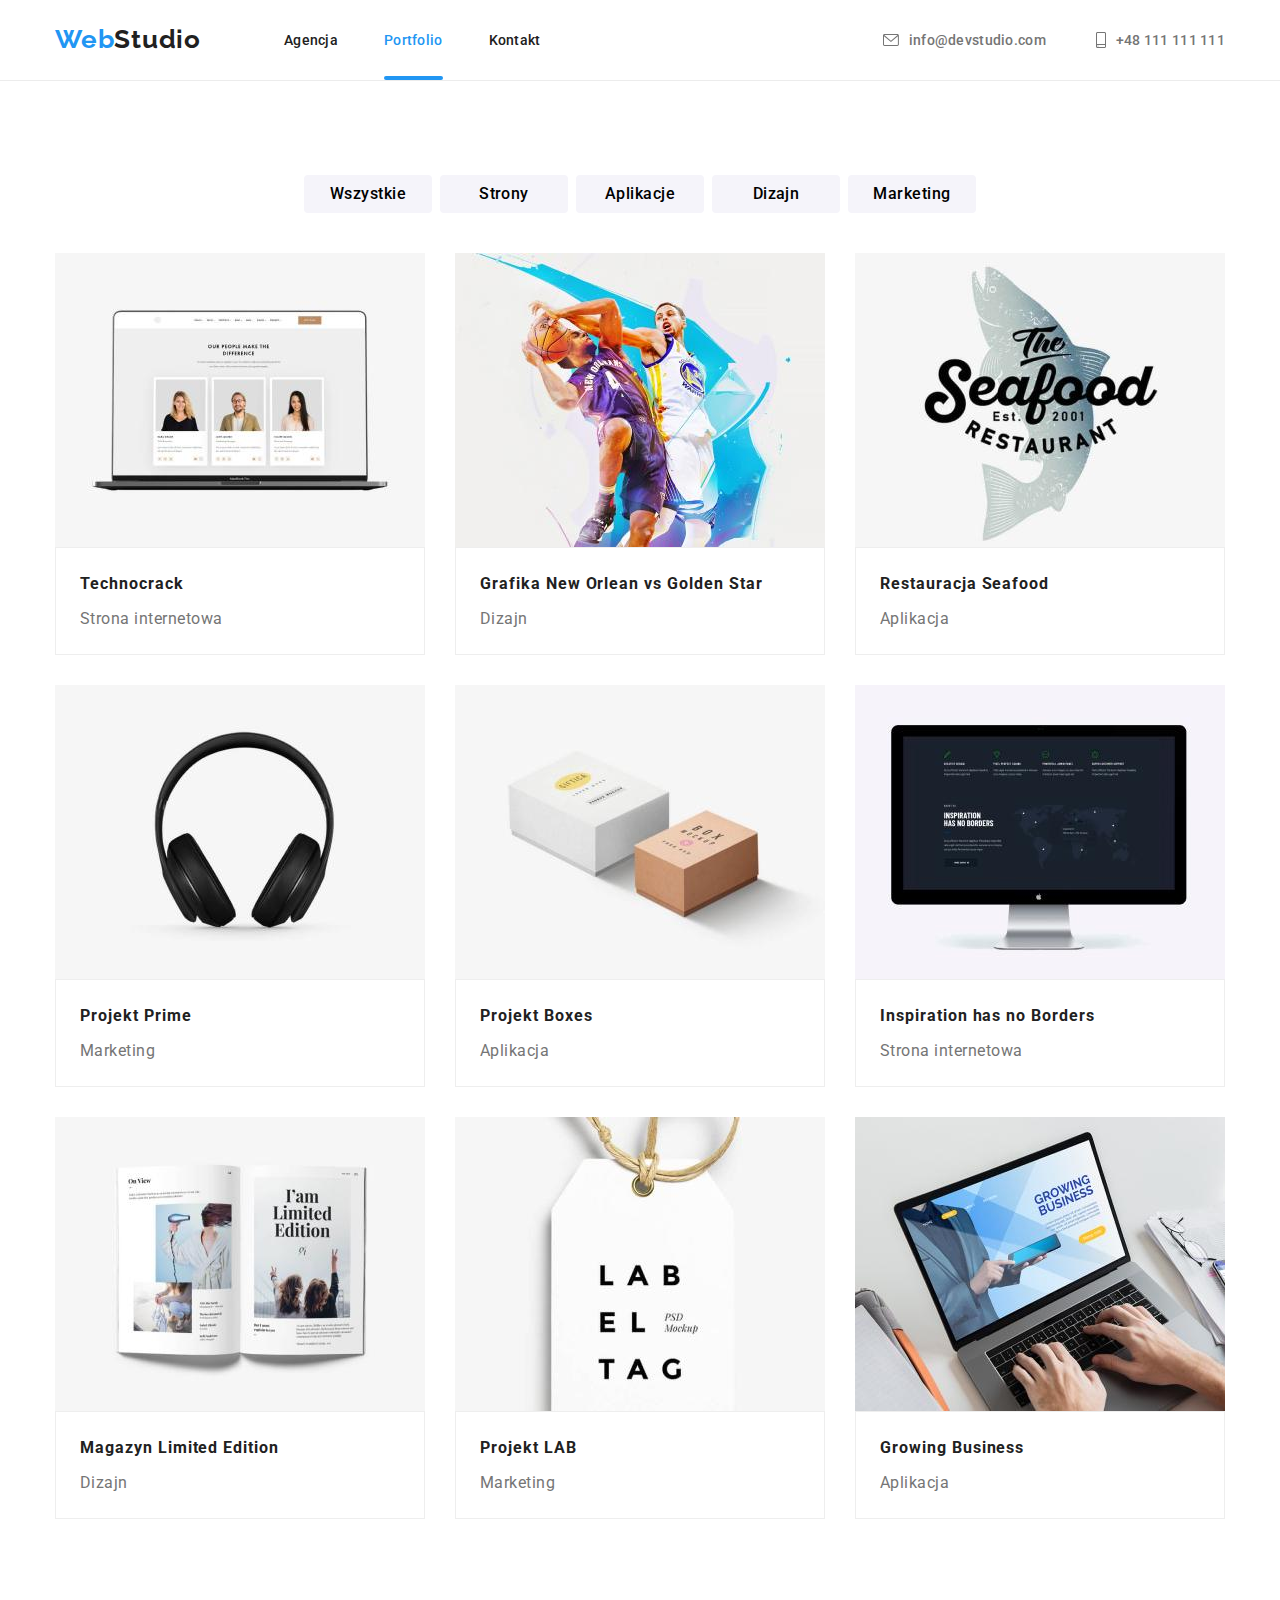
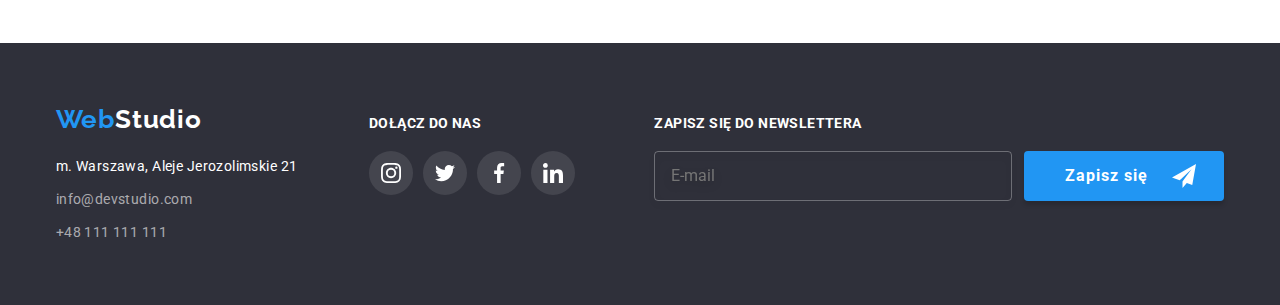
==== commit 2f92d535: "change font-size in portfolio" ====
--- a/portfolio.html
+++ b/portfolio.html
@@ -150,28 +150,28 @@
 								<picture class="projects__img">
 									<source
 										srcset="
-											images/images_portfolio/1img370x294.jpg        1x,
-											images/images_portfolio/1img370x294.jpg@2x.jpg 2x
-										"
-										media="(min-width: 1200px)"
-									/>
-									<source
-										srcset="
-											images/images_portfolio/1img354x294.jpg        1x,
-											images/images_portfolio/1img354x294.jpg@2x.jpg 2x
-										"
-										media="(min-width: 768px)"
-									/>
-									<source
-										srcset="
-											images/images_portfolio/1img450x294.jpg        1x,
-											images/images_portfolio/1img450x294.jpg@2x.jpg 2x
-										"
-										media="(min-width: 480px)"
-									/>
-									<img
-										class="projects__img"
-										src="images/images_portfolio/1img354x294.jpg "
+											images/images_portfolio/1img370x294.jpg    1x,
+											images/images_portfolio/1img370x294@2x.jpg 2x
+										"
+										media="(min-width: 1200px)"
+									/>
+									<source
+										srcset="
+											images/images_portfolio/1img354x294.jpg    1x,
+											images/images_portfolio/1img354x294@2x.jpg 2x
+										"
+										media="(min-width: 768px)"
+									/>
+									<source
+										srcset="
+											images/images_portfolio/1img450x294.jpg    1x,
+											images/images_portfolio/1img450x294@2x.jpg 2x
+										"
+										media="(min-width: 480px)"
+									/>
+									<img
+										class="projects__img"
+										src="images/images_portfolio/1img320x240.jpg "
 										alt="obrazek otwartego laptopa"
 									/>
 								</picture>
@@ -195,28 +195,28 @@
 								<picture class="projects__img">
 									<source
 										srcset="
-											images/images_portfolio/2img370x294.jpg        1x,
-											images/images_portfolio/2img370x294.jpg@2x.jpg 2x
-										"
-										media="(min-width: 1200px)"
-									/>
-									<source
-										srcset="
-											images/images_portfolio/2img354x294.jpg        1x,
-											images/images_portfolio/2img354x294.jpg@2x.jpg 2x
-										"
-										media="(min-width: 768px)"
-									/>
-									<source
-										srcset="
-											images/images_portfolio/2img450x294.jpg        1x,
-											images/images_portfolio/2img450x294.jpg@2x.jpg 2x
-										"
-										media="(min-width: 480px)"
-									/>
-									<img
-										class="projects__img"
-										src="images/images_portfolio/2img354x294.jpg "
+											images/images_portfolio/2img370x294.jpg    1x,
+											images/images_portfolio/2img370x294@2x.jpg 2x
+										"
+										media="(min-width: 1200px)"
+									/>
+									<source
+										srcset="
+											images/images_portfolio/2img354x294.jpg    1x,
+											images/images_portfolio/2img354x294@2x.jpg 2x
+										"
+										media="(min-width: 768px)"
+									/>
+									<source
+										srcset="
+											images/images_portfolio/2img450x294.jpg    1x,
+											images/images_portfolio/2img450x294@2x.jpg 2x
+										"
+										media="(min-width: 480px)"
+									/>
+									<img
+										class="projects__img"
+										src="images/images_portfolio/2img320x240.jpg "
 										alt="obrazek dwóch koszykarzy New Orlean i Golden Star"
 									/>
 								</picture>
@@ -240,28 +240,28 @@
 								<picture class="projects__img">
 									<source
 										srcset="
-											images/images_portfolio/3img370x294.jpg        1x,
-											images/images_portfolio/3img370x294.jpg@2x.jpg 2x
-										"
-										media="(min-width: 1200px)"
-									/>
-									<source
-										srcset="
-											images/images_portfolio/3img354x294.jpg        1x,
-											images/images_portfolio/3img354x294.jpg@2x.jpg 2x
-										"
-										media="(min-width: 768px)"
-									/>
-									<source
-										srcset="
-											images/images_portfolio/3img450x294.jpg        1x,
-											images/images_portfolio/3img450x294.jpg@2x.jpg 2x
-										"
-										media="(min-width: 480px)"
-									/>
-									<img
-										class="projects__img"
-										src="images/images_portfolio/3img354x294.jpg "
+											images/images_portfolio/3img370x294.jpg    1x,
+											images/images_portfolio/3img370x294@2x.jpg 2x
+										"
+										media="(min-width: 1200px)"
+									/>
+									<source
+										srcset="
+											images/images_portfolio/3img354x294.jpg    1x,
+											images/images_portfolio/3img354x294@2x.jpg 2x
+										"
+										media="(min-width: 768px)"
+									/>
+									<source
+										srcset="
+											images/images_portfolio/3img450x294.jpg    1x,
+											images/images_portfolio/3img450x294@2x.jpg 2x
+										"
+										media="(min-width: 480px)"
+									/>
+									<img
+										class="projects__img"
+										src="images/images_portfolio/3img320x240.jpg "
 										alt="logo restauracji Seafood"
 									/>
 								</picture>
@@ -285,28 +285,28 @@
 								<picture class="projects__img">
 									<source
 										srcset="
-											images/images_portfolio/4img370x294.jpg        1x,
-											images/images_portfolio/4img370x294.jpg@2x.jpg 2x
-										"
-										media="(min-width: 1200px)"
-									/>
-									<source
-										srcset="
-											images/images_portfolio/4img354x294.jpg        1x,
-											images/images_portfolio/4img354x294.jpg@2x.jpg 2x
-										"
-										media="(min-width: 768px)"
-									/>
-									<source
-										srcset="
-											images/images_portfolio/4img450x294.jpg        1x,
-											images/images_portfolio/4img450x294.jpg@2x.jpg 2x
-										"
-										media="(min-width: 480px)"
-									/>
-									<img
-										class="projects__img"
-										src="images/images_portfolio/4img354x294.jpg "
+											images/images_portfolio/4img370x294.jpg    1x,
+											images/images_portfolio/4img370x294@2x.jpg 2x
+										"
+										media="(min-width: 1200px)"
+									/>
+									<source
+										srcset="
+											images/images_portfolio/4img354x294.jpg    1x,
+											images/images_portfolio/4img354x294@2x.jpg 2x
+										"
+										media="(min-width: 768px)"
+									/>
+									<source
+										srcset="
+											images/images_portfolio/4img450x294.jpg    1x,
+											images/images_portfolio/4img450x294@2x.jpg 2x
+										"
+										media="(min-width: 480px)"
+									/>
+									<img
+										class="projects__img"
+										src="images/images_portfolio/4img320x240.jpg "
 										alt="obrazek słuchawek"
 									/>
 								</picture>
@@ -329,28 +329,28 @@
 								<picture class="projects__img">
 									<source
 										srcset="
-											images/images_portfolio/5img370x294.jpg        1x,
-											images/images_portfolio/5img370x294.jpg@2x.jpg 2x
-										"
-										media="(min-width: 1200px)"
-									/>
-									<source
-										srcset="
-											images/images_portfolio/5img354x294.jpg        1x,
-											images/images_portfolio/5img354x294.jpg@2x.jpg 2x
-										"
-										media="(min-width: 768px)"
-									/>
-									<source
-										srcset="
-											images/images_portfolio/5img450x294.jpg        1x,
-											images/images_portfolio/5img450x294.jpg@2x.jpg 2x
-										"
-										media="(min-width: 480px)"
-									/>
-									<img
-										class="projects__img"
-										src="images/images_portfolio/5img354x294.jpg "
+											images/images_portfolio/5img370x294.jpg    1x,
+											images/images_portfolio/5img370x294@2x.jpg 2x
+										"
+										media="(min-width: 1200px)"
+									/>
+									<source
+										srcset="
+											images/images_portfolio/5img354x294.jpg    1x,
+											images/images_portfolio/5img354x294@2x.jpg 2x
+										"
+										media="(min-width: 768px)"
+									/>
+									<source
+										srcset="
+											images/images_portfolio/5img450x294.jpg    1x,
+											images/images_portfolio/5img450x294@2x.jpg 2x
+										"
+										media="(min-width: 480px)"
+									/>
+									<img
+										class="projects__img"
+										src="images/images_portfolio/5img320x240.jpg "
 										alt="obrazek z dwoma pudełkami"
 									/>
 								</picture>
@@ -373,28 +373,28 @@
 								<picture class="projects__img">
 									<source
 										srcset="
-											images/images_portfolio/6img370x294.jpg        1x,
-											images/images_portfolio/6img370x294.jpg@2x.jpg 2x
-										"
-										media="(min-width: 1200px)"
-									/>
-									<source
-										srcset="
-											images/images_portfolio/6img354x294.jpg        1x,
-											images/images_portfolio/6img354x294.jpg@2x.jpg 2x
-										"
-										media="(min-width: 768px)"
-									/>
-									<source
-										srcset="
-											images/images_portfolio/6img450x294.jpg        1x,
-											images/images_portfolio/6img450x294.jpg@2x.jpg 2x
-										"
-										media="(min-width: 480px)"
-									/>
-									<img
-										class="projects__img"
-										src="images/images_portfolio/6img354x294.jpg "
+											images/images_portfolio/6img370x294.jpg    1x,
+											images/images_portfolio/6img370x294@2x.jpg 2x
+										"
+										media="(min-width: 1200px)"
+									/>
+									<source
+										srcset="
+											images/images_portfolio/6img354x294.jpg    1x,
+											images/images_portfolio/6img354x294@2x.jpg 2x
+										"
+										media="(min-width: 768px)"
+									/>
+									<source
+										srcset="
+											images/images_portfolio/6img450x294.jpg    1x,
+											images/images_portfolio/6img450x294@2x.jpg 2x
+										"
+										media="(min-width: 480px)"
+									/>
+									<img
+										class="projects__img"
+										src="images/images_portfolio/6img320x240.jpg "
 										alt="obrazek monitora"
 									/>
 								</picture>
@@ -417,28 +417,28 @@
 								<picture class="projects__img">
 									<source
 										srcset="
-											images/images_portfolio/7img370x294.jpg        1x,
-											images/images_portfolio/7img370x294.jpg@2x.jpg 2x
-										"
-										media="(min-width: 1200px)"
-									/>
-									<source
-										srcset="
-											images/images_portfolio/7img354x294.jpg        1x,
-											images/images_portfolio/7img354x294.jpg@2x.jpg 2x
-										"
-										media="(min-width: 768px)"
-									/>
-									<source
-										srcset="
-											images/images_portfolio/7img450x294.jpg        1x,
-											images/images_portfolio/7img450x294.jpg@2x.jpg 2x
-										"
-										media="(min-width: 480px)"
-									/>
-									<img
-										class="projects__img"
-										src="images/images_portfolio/7img354x294.jpg "
+											images/images_portfolio/7img370x294.jpg    1x,
+											images/images_portfolio/7img370x294@2x.jpg 2x
+										"
+										media="(min-width: 1200px)"
+									/>
+									<source
+										srcset="
+											images/images_portfolio/7img354x294.jpg    1x,
+											images/images_portfolio/7img354x294@2x.jpg 2x
+										"
+										media="(min-width: 768px)"
+									/>
+									<source
+										srcset="
+											images/images_portfolio/7img450x294.jpg    1x,
+											images/images_portfolio/7img450x294@2x.jpg 2x
+										"
+										media="(min-width: 480px)"
+									/>
+									<img
+										class="projects__img"
+										src="images/images_portfolio/7img320x240.jpg "
 										alt="obrazek otwartego magazynu"
 									/>
 								</picture>
@@ -461,28 +461,28 @@
 								<picture class="projects__img">
 									<source
 										srcset="
-											images/images_portfolio/8img370x294.jpg        1x,
-											images/images_portfolio/8img370x294.jpg@2x.jpg 2x
-										"
-										media="(min-width: 1200px)"
-									/>
-									<source
-										srcset="
-											images/images_portfolio/8img354x294.jpg        1x,
-											images/images_portfolio/8img354x294.jpg@2x.jpg 2x
-										"
-										media="(min-width: 768px)"
-									/>
-									<source
-										srcset="
-											images/images_portfolio/8img450x294.jpg        1x,
-											images/images_portfolio/8img450x294.jpg@2x.jpg 2x
-										"
-										media="(min-width: 480px)"
-									/>
-									<img
-										class="projects__img"
-										src="images/images_portfolio/8img354x294.jpg "
+											images/images_portfolio/8img370x294.jpg    1x,
+											images/images_portfolio/8img370x294@2x.jpg 2x
+										"
+										media="(min-width: 1200px)"
+									/>
+									<source
+										srcset="
+											images/images_portfolio/8img354x294.jpg    1x,
+											images/images_portfolio/8img354x294@2x.jpg 2x
+										"
+										media="(min-width: 768px)"
+									/>
+									<source
+										srcset="
+											images/images_portfolio/8img450x294.jpg    1x,
+											images/images_portfolio/8img450x294@2x.jpg 2x
+										"
+										media="(min-width: 480px)"
+									/>
+									<img
+										class="projects__img"
+										src="images/images_portfolio/8img320x240.jpg "
 										alt="obrazek z metką"
 									/>
 								</picture>
@@ -505,28 +505,28 @@
 								<picture class="projects__img">
 									<source
 										srcset="
-											images/images_portfolio/9img370x294.jpg        1x,
-											images/images_portfolio/9img370x294.jpg@2x.jpg 2x
-										"
-										media="(min-width: 1200px)"
-									/>
-									<source
-										srcset="
-											images/images_portfolio/9img354x294.jpg        1x,
-											images/images_portfolio/9img354x294.jpg@2x.jpg 2x
-										"
-										media="(min-width: 768px)"
-									/>
-									<source
-										srcset="
-											images/images_portfolio/9img450x294.jpg        1x,
-											images/images_portfolio/9img450x294.jpg@2x.jpg 2x
-										"
-										media="(min-width: 480px)"
-									/>
-									<img
-										class="projects__img"
-										src="images/images_portfolio/9img354x294.jpg "
+											images/images_portfolio/9img370x294.jpg    1x,
+											images/images_portfolio/9img370x294@2x.jpg 2x
+										"
+										media="(min-width: 1200px)"
+									/>
+									<source
+										srcset="
+											images/images_portfolio/9img354x294.jpg    1x,
+											images/images_portfolio/9img354x294@2x.jpg 2x
+										"
+										media="(min-width: 768px)"
+									/>
+									<source
+										srcset="
+											images/images_portfolio/9img450x294.jpg    1x,
+											images/images_portfolio/9img450x294@2x.jpg 2x
+										"
+										media="(min-width: 480px)"
+									/>
+									<img
+										class="projects__img"
+										src="images/images_portfolio/9img320x240.jpg "
 										alt="obrazek otwartego laptopa"
 									/>
 								</picture>
--- a/css/main.min.css
+++ b/css/main.min.css
@@ -1,2 +1,2 @@
-.visually-hidden{position:absolute !important;top:18px;left:5px;clip:rect(1px 1px 1px 1px);clip:rect(1px, 1px, 1px, 1px);padding:0 !important;border:0 !important;height:1px !important;width:1px !important;overflow:hidden}@media screen and (min-width: 1200px){.visually-hidden{left:14px}}body{font-family:"Roboto",sans-serif;color:#212121}button{font-family:inherit}h1,h2,h3,h4,h5,h6{margin:0;padding:0}p{margin:0;padding:0}ul,ol{margin:0;padding:0}img{display:block}a{text-decoration:none}.list{list-style:none}.container{width:100%;min-width:320px;padding:0 15px}.hero .container{height:400px;display:flex;flex-direction:column;justify-content:center;margin:0 auto}.our-team .container{display:block}.our-clients .container{display:block}.footer .container{display:block;text-align:center}.portfolio .container{display:block}@media screen and (min-width: 320px){.container{display:flex;justify-content:space-between;align-items:center}}@media screen and (min-width: 768px){.container{display:flex;align-items:center;padding:0 15px}.footer .container{display:flex;flex-wrap:wrap;justify-content:space-around;align-items:baseline}}@media screen and (min-width: 1200px){.container{max-width:1200px;height:auto;padding:0 15px;margin:0 auto}.hero .container{height:600px}.what-we-do .container{display:block}.footer .container{padding-top:60px;display:flex;text-align:left}}.section{padding-top:60px;padding-bottom:60px}@media screen and (min-width: 1200px){.section{padding-top:94px;padding-bottom:94px}.footer .section{padding-bottom:60px}}.close-btn{display:flex;justify-content:center;align-items:center;position:absolute;top:8px;right:8px;width:30px;height:30px;border-radius:50%;background:#fff;border:1px solid rgba(0,0,0,0.1);cursor:pointer}.close-btn__icon{width:18px;height:18px}.logo{font-family:"Raleway",sans-serif;font-style:normal;font-weight:700;font-size:24px;line-height:1.167;letter-spacing:0.03em;color:#2196f3;padding-top:16px;padding-bottom:16px}.logo__accent--dark-theme{color:#212121}.logo__accent--light-theme{color:#fff}@media screen and (min-width: 768px){.logo{padding-top:26px;padding-bottom:26px;margin-right:83px}.logo--footer{margin-right:0}}@media screen and (min-width: 1200px){.logo{font-size:26px;line-height:1.192;padding-top:24px;padding-bottom:25px}}.backdrop{position:fixed;z-index:9999;display:flex;background:rgba(0,0,0,0.2);left:0;right:0;top:0;bottom:0;transition:transform 250ms cubic-bezier(0.4, 0, 0.2, 1),opacity 250ms cubic-bezier(0.4, 0, 0.2, 1),visibility 250ms cubic-bezier(0.4, 0, 0.2, 1)}.is-hidden{visibility:hidden;opacity:0;pointer-events:none;transform:scale(10%)}.modal{width:450px;height:609px;background:#fff;box-shadow:0px 1px 3px rgba(0,0,0,0.12),0px 1px 1px rgba(0,0,0,0.14),0px 2px 1px rgba(0,0,0,0.2);border-radius:4px;margin:auto;position:relative;padding:0 40px}.modal__header{font-weight:700;font-size:20px;line-height:1.15;text-align:center;letter-spacing:0.03em;padding:40px 0 12px}.modal__form{display:flex;flex-direction:column}.modal__label{font-weight:normal;font-size:12px;line-height:1.167;letter-spacing:0.01em;color:#757575;margin-bottom:4px}.modal__icon{width:18px;height:18px;position:absolute;left:12px;top:11px;fill:currentColor;transition:color 250ms cubic-bezier(0.4, 0, 0.2, 1)}.modal__links{text-decoration-line:underline;text-decoration-skip-ink:none;color:#2196f3}.modal__input{position:relative;border:1px solid rgba(33,33,33,0.2);border-radius:4px;height:40px;padding-left:42px;width:100%;margin-bottom:10px;transition:border-color 250ms cubic-bezier(0.4, 0, 0.2, 1)}.modal__input:focus{outline:none;border-color:#2196f3}.modal__input:focus+.modal__icon{color:#2196f3}.modal__input--position{position:relative}.modal__textarea{width:100%;height:120px;padding:12px 16px;border:1px solid rgba(33,33,33,0.2);border-radius:4px;margin-bottom:20px;resize:none;transition:border-color 250ms cubic-bezier(0.4, 0, 0.2, 1)}.modal__textarea:focus{outline:none;border-color:#2196f3}.modal__textarea::placeholder{font-weight:400;font-size:16px;line-height:1.167;letter-spacing:0.01em;color:rgba(117,117,117,0.5)}.modal__terms{display:inline-block;width:100%;font-weight:400;font-size:12px;line-height:1.167;letter-spacing:0.03em;color:#757575;text-align:center}.modal__terms::before{position:absolute;top:3px;left:-3px;display:inline-block;content:"";width:16px;height:16px;border:2px solid #212121;border-radius:1px;transition:background-color 250ms cubic-bezier(0.4, 0, 0.2, 1),border 250ms cubic-bezier(0.4, 0, 0.2, 1)}.modal__checkbox--position{margin-bottom:30px;position:relative}.modal__checkbox:checked+.modal__terms::before{background-color:#2196f3;border:none;background-image:url(../images/submit-icon.svg);background-repeat:no-repeat;background-position:center}@media screen and (min-width: 1200px){.modal{width:528px;height:581px}.modal__terms{font-size:14px;line-height:1.714}.modal__terms::before{left:6px}}.primary-btn{background-color:#2196f3;box-shadow:0px 4px 4px rgba(0,0,0,0.15);border-radius:4px;font-weight:700;font-size:16px;line-height:1.875;display:flex;align-items:center;justify-content:center;text-align:center;letter-spacing:0.06em;color:#fff;padding:10px 41px;margin:0 auto;border:none;width:200px;height:50px}.primary-btn:hover{cursor:pointer}.socials-list{display:flex;align-items:center;justify-content:center;margin-bottom:30px}.socials-list__icon{width:20px;height:20px;fill:currentColor}.socials-list__item:not(:last-child){padding-right:10px}.socials-list__link{display:flex;align-items:center;justify-content:center;width:44px;height:44px;border-radius:50%;padding:12px;color:#afb1b8;transition:background-color 250ms cubic-bezier(0.4, 0, 0.2, 1),color 250ms cubic-bezier(0.4, 0, 0.2, 1)}.socials-list__link:hover,.socials-list__link:focus{background-color:#2196f3;color:#fff}.second-header{font-weight:700;font-size:28px;line-height:1.179;text-align:center;letter-spacing:0.03em;padding-bottom:30px}@media screen and (min-width: 1200px){.second-header{font-size:36px;line-height:1.166;padding-bottom:50px}}.menu-mobile{background-color:#fff;flex-direction:column}.menu-mobile__open{width:40px;height:40px;background-color:transparent;border:none}.menu-mobile__close-btn{top:13px;right:20px}.menu-mobile__list{margin-top:48px;margin-bottom:302px;margin-left:40px}.menu-mobile__item:not(:last-child){margin-bottom:32px}.menu-mobile__open-icon{width:24px;height:16px;fill:#212121}.menu-mobile__open-icon:focus,.menu-mobile__open-icon:hover{fill:#2196f3}.menu-mobile__link{color:#212121;font-size:40px;font-weight:500;line-height:1.175;letter-spacing:0.02em}.menu-mobile__link--active{color:#2196f3}.mobile-contacts{margin-bottom:64px;margin-left:40px}.mobile-contacts__link{color:#757575;font-size:24px;font-weight:500;line-height:1.167;letter-spacing:0.02em}.mobile-contacts__link--accent{color:#2196f3;font-size:34px;font-weight:500;line-height:1.176;letter-spacing:0.02em}.mobile-contacts__item:not(:last-child){margin-bottom:32px}.mobile-socials{display:flex;margin-left:40px}.mobile-socials__link{color:#2196f3;font-size:18px;font-weight:500;line-height:1.222;letter-spacing:0.02em}.mobile-socials__item{margin-right:20px;position:relative}.mobile-socials__item:not(:first-child)::after{position:absolute;top:0;left:-10px;content:"";display:block;width:1px;height:22px;background-color:rgba(33,33,33,0.2)}.header{border-bottom:1px solid #ececec}.navigation,.phone-number,.email{display:none}@media screen and (min-width: 768px){.menu-mobile__open{display:none}.navigation{display:flex}.navigation__list{display:flex}.navigation__item:not(:last-child){margin-right:60px}.navigation__link{color:#212121;position:relative}.navigation__link::after{content:"";width:0;height:4px;background:#2196f3;border-radius:2px;position:absolute;bottom:-32px;right:0;transition:width 250ms cubic-bezier(0.4, 0, 0.2, 1)}.navigation__link:hover:after,.navigation__link:focus:after{width:100%;left:0}.navigation__link:hover,.navigation__link:focus{color:#2196f3}.navigation__link.navigation__link--active{color:#2196f3;position:relative}.navigation__link.navigation__link--active::after{content:"";width:100%;height:4px;background:#2196f3;border-radius:2px;position:absolute;bottom:-32px}.navigation__link,.email,.phone-number{font-style:normal;font-weight:500;font-size:14px;line-height:1.142;letter-spacing:0.02em;transition:color 250ms cubic-bezier(0.4, 0, 0.2, 1)}.contact{margin-left:auto}.email{margin-bottom:10px}.email,.phone-number{color:#757575;display:flex;align-items:center}.email:hover,.email:focus,.phone-number:hover,.phone-number:focus{color:#2196f3}.email__icon{width:16px;height:12px;margin-right:10px;fill:currentColor}.phone-number__icon{width:10px;height:16px;margin-right:15px;fill:currentColor}}@media screen and (min-width: 1200px){.navigation{display:flex}.navigation__item:not(:last-child){margin-right:46px}.email{margin-left:auto;margin-right:50px;margin-bottom:0}.contact{display:flex;align-items:center}.phone-number__icon{margin-right:10px}}.hero{background-image:linear-gradient(rgba(47,48,58,0.4), rgba(47,48,58,0.4)),url(../images/images_mainpage/hero/herobg480x400.jpg);background-repeat:no-repeat;background-size:cover}.hero__header{font-weight:900;font-size:26px;line-height:1.615;text-align:center;letter-spacing:0.06em;text-transform:uppercase;color:#fff;padding:0 0 30px;max-width:365px;margin:0 auto}@media (min-device-pixel-ratio: 2), (-webkit-min-device-pixel-ratio: 2), (min-resolution: 192dpi), (min-resolution: 2dppx){.hero{background:linear-gradient(rgba(47,48,58,0.4), rgba(47,48,58,0.4)),url(../images/images_mainpage/hero/herobg480x400@2x.jpg);background-size:cover}}@media screen and (min-width: 768px){.hero{background-image:linear-gradient(rgba(47,48,58,0.4), rgba(47,48,58,0.4)),url(../images/images_mainpage/hero/herobg768x400.jpg);background-size:cover}}@media screen and (min-width: 768px) and (min-device-pixel-ratio: 2), screen and (min-width: 768px) and (-webkit-min-device-pixel-ratio: 2), screen and (min-width: 768px) and (min-resolution: 192dpi), screen and (min-width: 768px) and (min-resolution: 2dppx){.hero{background:linear-gradient(rgba(47,48,58,0.4), rgba(47,48,58,0.4)),url(../images/images_mainpage/hero/herobg768x400@2x.jpg);background-size:cover}}@media screen and (min-width: 1200px){.hero__header{font-size:44px;line-height:1.363;padding:0 0 30px;max-width:692px}.hero{background-image:linear-gradient(rgba(47,48,58,0.4), rgba(47,48,58,0.4)),url(../images/images_mainpage/hero/herobg1600x600.jpg);background-size:cover;max-width:1600px;margin:auto}}@media screen and (min-width: 1200px) and (min-device-pixel-ratio: 2), screen and (min-width: 1200px) and (-webkit-min-device-pixel-ratio: 2), screen and (min-width: 1200px) and (min-resolution: 192dpi), screen and (min-width: 1200px) and (min-resolution: 2dppx){.hero{background:linear-gradient(rgba(47,48,58,0.4), rgba(47,48,58,0.4)),url(../images/images_mainpage/hero/herobg1600x600@2x.jpg);background-size:cover}}.atributes{padding-top:60px;padding-bottom:60px}.atributes__list{display:flex;flex-wrap:wrap}.atributes--icon-wrapper{display:flex;align-items:center;justify-content:center;height:120px;background-color:#f5f4fa;margin-bottom:30px;border-radius:4px}.atributes__icon{width:70px;height:70px}.atributes__header{font-weight:700;font-size:14px;line-height:1.142;letter-spacing:0.03em;text-transform:uppercase;padding-bottom:10px;text-align:center}.atributes__text{font-size:14px;line-height:1.714;letter-spacing:0.03em;color:#757575}.atributes__item:not(:last-child){margin-bottom:30px}@media screen and (min-width: 768px){.atributes__item{flex-basis:calc(100% / 2 - 15px)}.atributes__item:nth-child(2n+1){margin-right:30px}}@media screen and (min-width: 1200px){.atributes{padding-top:94px;padding-bottom:94px}.atributes__list{display:flex;flex-wrap:nowrap}.atributes__item:not(:last-child){margin-right:30px;margin-bottom:0}.atributes__header{text-align:left}}.our-clients__list{display:flex;flex-wrap:wrap;align-items:center;justify-content:center}.our-clients__icon{width:106px;height:60px;fill:currentColor}.our-clients__item{margin-bottom:30px;min-width:230px}.our-clients__link{display:flex;align-items:center;justify-content:center;height:92px;border:1px solid #afb1b8;box-sizing:border-box;border-radius:4px;color:#afb1b8;transition:border-color 250ms cubic-bezier(0.4, 0, 0.2, 1),color 250ms cubic-bezier(0.4, 0, 0.2, 1)}.our-clients__link:hover,.our-clients__link:focus{border-color:#2196f3;color:#2196f3}@media screen and (min-width: 480px) and (max-width: 767px){.our-clients__list{justify-content:space-around}.our-clients__item{flex-basis:calc(100% / 2 - 30px);min-width:210px;flex-grow:1}.our-clients__item:nth-child(2n+1){margin-right:30px}}@media screen and (min-width: 768px) and (max-width: 1199px){.our-clients__list{justify-content:space-around}.our-clients__item{flex-basis:calc(100% / 3 - 30px);min-width:226px;flex-grow:1}.our-clients__item:not(:nth-child(3n)){margin-right:30px}}@media screen and (min-width: 1200px){.our-clients__list{justify-content:space-between}.our-clients__item{min-width:170px;margin-bottom:0}}.our-team{background-color:#f5f4fa;margin:0 auto}.our-team__list{display:flex;flex-wrap:wrap;justify-content:center}.our-team__employee{font-weight:500;font-size:16px;line-height:0.842;text-align:center;letter-spacing:0.03em;padding-top:30px;padding-bottom:10px}.our-team__occupation{font-size:16px;line-height:1.187;text-align:center;letter-spacing:0.03em;color:#757575;padding-bottom:16px}.our-team__item{background-color:#fff;box-shadow:0px 1px 3px rgba(0,0,0,0.12),0px 1px 1px rgba(0,0,0,0.14),0px 2px 1px rgba(0,0,0,0.2);border-radius:0px 0px 4px 4px}.our-team__item:not(:last-child){margin-bottom:30px}@media screen and (min-width: 768px){.our-team__list{justify-content:space-around}.our-team__item{margin-bottom:30px}}@media screen and (min-width: 1200px){.our-team__item{margin-bottom:0}.our-team__item:not(:last-child){margin-bottom:0}}.what-we-do{display:none}@media screen and (min-width: 1200px){.what-we-do{display:block;padding-bottom:94px}.what-we-do__list{display:flex;justify-content:space-between}.what-we-do__item{position:relative}.what-we-do__text{font-weight:700;font-size:14px;line-height:1.143;text-align:center;letter-spacing:0.03em;text-transform:uppercase;color:#fff;width:100%;height:70px;display:flex;justify-content:center;align-items:center;background:rgba(47,48,58,0.8);position:absolute;bottom:0}}.footer{background-color:#2f303a;margin:0 auto}.address-list{padding-top:20px}.address-list__item:not(:last-child){padding-bottom:9px}.address-list__item:last-child{padding-bottom:60px}.address-list__link{font-style:normal;font-size:14px;line-height:1.714;letter-spacing:0.03em;color:rgba(255,255,255,0.6);transition:color 250ms cubic-bezier(0.4, 0, 0.2, 1)}.address-list__link:hover,.address-list__link:focus{color:#2196f3}.address-list__link--light-theme{color:#fff}.join-us--grey-link-theme{background:rgba(255,255,255,0.1)}.join-us--white-icon-theme{fill:#fff}.join-us,.sing-up{font-weight:700;font-size:14px;line-height:1.143;letter-spacing:0.03em;text-transform:uppercase;color:#fff;padding-top:12px;padding-bottom:20px}.sign-up__btn{position:relative;padding-right:76px}.sign-up__icon{position:absolute;width:24px;height:24px;right:28px}.sign-up__input{max-width:450px;height:50px;border:1px solid rgba(255,255,255,0.3);background-color:transparent;filter:drop-shadow(0px 4px 4px rgba(0,0,0,0.15));border-radius:4px;padding-left:16px;margin-bottom:20px;color:#fff}.sign-up__input:focus{outline:none;border-color:#fff}.sign-up__input:focus::placeholder{color:#fff}@media screen and (min-width: 480px){.sign-up__input{width:450px}}@media screen and (min-width: 768px) and (max-width: 1199px){.address__wrapper,.join-us__wrapper,.sign-up__wrapper{flex-basis:calc(100% / 2)}}@media screen and (min-width: 1200px){.join-us__wrapper{padding-left:70px}.sign-up__wrapper{padding-left:78px}.sign-up__form{display:flex}.sign-up__input{width:358px;margin-right:12px}.sign-up__input:focus{outline:none;border-color:#fff}.sign-up__input:focus::placeholder{color:#fff}.address-list__item:last-child{padding-bottom:0}}.filters__list{display:flex;justify-content:left;flex-wrap:wrap;margin-bottom:25px}.filters__item{width:128px;height:38px;margin-bottom:15px}.filters__item:not(:last-child){margin-right:8px}.filters__btn{width:100%;height:100%;font-weight:500;font-size:16px;line-height:1.625;letter-spacing:0.03em;display:flex;align-items:center;justify-content:center;background-color:#f5f4fa;border:none;border-radius:4px;transition:background-color 250ms cubic-bezier(0.4, 0, 0.2, 1),color 250ms cubic-bezier(0.4, 0, 0.2, 1),box-shadow 250ms cubic-bezier(0.4, 0, 0.2, 1)}.filters__btn:hover,.filters__btn:focus{cursor:pointer;color:#fff;background-color:#2196f3;box-shadow:0px 3px 1px rgba(0,0,0,0.1),0px 1px 2px rgba(0,0,0,0.08),0px 2px 2px rgba(0,0,0,0.12)}.projects__list{display:flex;flex-wrap:wrap;justify-content:center}.projects__wrapper{position:relative;display:flex;overflow:hidden}.projects__text-popup{position:absolute;bottom:0;width:100%;height:100%;display:flex;align-items:center;padding-left:24px;padding-right:45px;font-weight:400;font-size:18px;line-height:1.556;letter-spacing:0.03em;color:#fff;background:rgba(33,150,243,0.9);transform:translatey(100%);transition:transform 250ms cubic-bezier(0.4, 0, 0.2, 1)}.projects__border{border:1px solid #eeeeee}.projects__title{font-weight:700;font-size:18px;line-height:2;letter-spacing:0.06em;padding-top:20px;padding-left:24px}.projects__type{font-size:16px;line-height:1.875;letter-spacing:0.03em;color:#757575;padding-top:4px;padding-bottom:20px;padding-left:24px}.projects__item{margin-bottom:30px;transition:box-shadow 250ms cubic-bezier(0.4, 0, 0.2, 1)}.projects__item:hover{box-shadow:0px 1px 1px rgba(0,0,0,0.12),0px 4px 4px rgba(0,0,0,0.06),1px 4px 6px rgba(0,0,0,0.16)}.projects__item:hover .projects__text-popup{transform:translatey(0)}@media screen and (min-width: 768px) and (max-width: 1151px){.filters__list{justify-content:center}.projects__item:not(:nth-child(2n)){margin-right:30px}}@media screen and (min-width: 1151px){.filters__list{justify-content:center}.projects__item:not(:nth-child(3n)){margin-right:30px}}
+.visually-hidden{position:absolute !important;top:18px;left:5px;clip:rect(1px 1px 1px 1px);clip:rect(1px, 1px, 1px, 1px);padding:0 !important;border:0 !important;height:1px !important;width:1px !important;overflow:hidden}@media screen and (min-width: 1200px){.visually-hidden{left:14px}}body{font-family:"Roboto",sans-serif;color:#212121}button{font-family:inherit}h1,h2,h3,h4,h5,h6{margin:0;padding:0}p{margin:0;padding:0}ul,ol{margin:0;padding:0}img{display:block}a{text-decoration:none}.list{list-style:none}.container{width:100%;min-width:320px;padding:0 15px}.hero .container{height:400px;display:flex;flex-direction:column;justify-content:center;margin:0 auto}.our-team .container{display:block}.our-clients .container{display:block}.footer .container{display:block;text-align:center}.portfolio .container{display:block}@media screen and (min-width: 320px){.container{display:flex;justify-content:space-between;align-items:center}}@media screen and (min-width: 768px){.container{display:flex;align-items:center;padding:0 15px}.footer .container{display:flex;flex-wrap:wrap;justify-content:space-around;align-items:baseline}}@media screen and (min-width: 1200px){.container{max-width:1200px;height:auto;padding:0 15px;margin:0 auto}.hero .container{height:600px}.what-we-do .container{display:block}.footer .container{padding-top:60px;display:flex;text-align:left}}.section{padding-top:60px;padding-bottom:60px}@media screen and (min-width: 1200px){.section{padding-top:94px;padding-bottom:94px}.footer .section{padding-bottom:60px}}.close-btn{display:flex;justify-content:center;align-items:center;position:absolute;top:8px;right:8px;width:30px;height:30px;border-radius:50%;background:#fff;border:1px solid rgba(0,0,0,0.1);cursor:pointer}.close-btn__icon{width:18px;height:18px}.logo{font-family:"Raleway",sans-serif;font-style:normal;font-weight:700;font-size:24px;line-height:1.167;letter-spacing:0.03em;color:#2196f3;padding-top:16px;padding-bottom:16px}.logo__accent--dark-theme{color:#212121}.logo__accent--light-theme{color:#fff}@media screen and (min-width: 768px){.logo{padding-top:26px;padding-bottom:26px;margin-right:83px}.logo--footer{margin-right:0}}@media screen and (min-width: 1200px){.logo{font-size:26px;line-height:1.192;padding-top:24px;padding-bottom:25px}}.backdrop{position:fixed;z-index:9999;display:flex;background:rgba(0,0,0,0.2);left:0;right:0;top:0;bottom:0;transition:transform 250ms cubic-bezier(0.4, 0, 0.2, 1),opacity 250ms cubic-bezier(0.4, 0, 0.2, 1),visibility 250ms cubic-bezier(0.4, 0, 0.2, 1)}.is-hidden{visibility:hidden;opacity:0;pointer-events:none;transform:scale(10%)}.modal{width:450px;height:609px;background:#fff;box-shadow:0px 1px 3px rgba(0,0,0,0.12),0px 1px 1px rgba(0,0,0,0.14),0px 2px 1px rgba(0,0,0,0.2);border-radius:4px;margin:auto;position:relative;padding:0 40px}.modal__header{font-weight:700;font-size:20px;line-height:1.15;text-align:center;letter-spacing:0.03em;padding:40px 0 12px}.modal__form{display:flex;flex-direction:column}.modal__label{font-weight:normal;font-size:12px;line-height:1.167;letter-spacing:0.01em;color:#757575;margin-bottom:4px}.modal__icon{width:18px;height:18px;position:absolute;left:12px;top:11px;fill:currentColor;transition:color 250ms cubic-bezier(0.4, 0, 0.2, 1)}.modal__links{text-decoration-line:underline;text-decoration-skip-ink:none;color:#2196f3}.modal__input{position:relative;border:1px solid rgba(33,33,33,0.2);border-radius:4px;height:40px;padding-left:42px;width:100%;margin-bottom:10px;transition:border-color 250ms cubic-bezier(0.4, 0, 0.2, 1)}.modal__input:focus{outline:none;border-color:#2196f3}.modal__input:focus+.modal__icon{color:#2196f3}.modal__input--position{position:relative}.modal__textarea{width:100%;height:120px;padding:12px 16px;border:1px solid rgba(33,33,33,0.2);border-radius:4px;margin-bottom:20px;resize:none;transition:border-color 250ms cubic-bezier(0.4, 0, 0.2, 1)}.modal__textarea:focus{outline:none;border-color:#2196f3}.modal__textarea::placeholder{font-weight:400;font-size:16px;line-height:1.167;letter-spacing:0.01em;color:rgba(117,117,117,0.5)}.modal__terms{display:inline-block;width:100%;font-weight:400;font-size:12px;line-height:1.167;letter-spacing:0.03em;color:#757575;text-align:center}.modal__terms::before{position:absolute;top:3px;left:-3px;display:inline-block;content:"";width:16px;height:16px;border:2px solid #212121;border-radius:1px;transition:background-color 250ms cubic-bezier(0.4, 0, 0.2, 1),border 250ms cubic-bezier(0.4, 0, 0.2, 1)}.modal__checkbox--position{margin-bottom:30px;position:relative}.modal__checkbox:checked+.modal__terms::before{background-color:#2196f3;border:none;background-image:url(../images/submit-icon.svg);background-repeat:no-repeat;background-position:center}@media screen and (min-width: 1200px){.modal{width:528px;height:581px}.modal__terms{font-size:14px;line-height:1.714}.modal__terms::before{left:6px}}.primary-btn{background-color:#2196f3;box-shadow:0px 4px 4px rgba(0,0,0,0.15);border-radius:4px;font-weight:700;font-size:16px;line-height:1.875;display:flex;align-items:center;justify-content:center;text-align:center;letter-spacing:0.06em;color:#fff;padding:10px 41px;margin:0 auto;border:none;width:200px;height:50px}.primary-btn:hover{cursor:pointer}.socials-list{display:flex;align-items:center;justify-content:center;margin-bottom:30px}.socials-list__icon{width:20px;height:20px;fill:currentColor}.socials-list__item:not(:last-child){padding-right:10px}.socials-list__link{display:flex;align-items:center;justify-content:center;width:44px;height:44px;border-radius:50%;padding:12px;color:#afb1b8;transition:background-color 250ms cubic-bezier(0.4, 0, 0.2, 1),color 250ms cubic-bezier(0.4, 0, 0.2, 1)}.socials-list__link:hover,.socials-list__link:focus{background-color:#2196f3;color:#fff}.second-header{font-weight:700;font-size:28px;line-height:1.179;text-align:center;letter-spacing:0.03em;padding-bottom:30px}@media screen and (min-width: 1200px){.second-header{font-size:36px;line-height:1.166;padding-bottom:50px}}.menu-mobile{background-color:#fff;flex-direction:column}.menu-mobile__open{width:40px;height:40px;background-color:transparent;border:none}.menu-mobile__close-btn{top:13px;right:20px}.menu-mobile__list{margin-top:48px;margin-bottom:302px;margin-left:40px}.menu-mobile__item:not(:last-child){margin-bottom:32px}.menu-mobile__open-icon{width:24px;height:16px;fill:#212121}.menu-mobile__open-icon:focus,.menu-mobile__open-icon:hover{fill:#2196f3}.menu-mobile__link{color:#212121;font-size:40px;font-weight:500;line-height:1.175;letter-spacing:0.02em}.menu-mobile__link--active{color:#2196f3}.mobile-contacts{margin-bottom:64px;margin-left:40px}.mobile-contacts__link{color:#757575;font-size:24px;font-weight:500;line-height:1.167;letter-spacing:0.02em}.mobile-contacts__link--accent{color:#2196f3;font-size:34px;font-weight:500;line-height:1.176;letter-spacing:0.02em}.mobile-contacts__item:not(:last-child){margin-bottom:32px}.mobile-socials{display:flex;margin-left:40px}.mobile-socials__link{color:#2196f3;font-size:18px;font-weight:500;line-height:1.222;letter-spacing:0.02em}.mobile-socials__item{margin-right:20px;position:relative}.mobile-socials__item:not(:first-child)::after{position:absolute;top:0;left:-10px;content:"";display:block;width:1px;height:22px;background-color:rgba(33,33,33,0.2)}.header{border-bottom:1px solid #ececec}.navigation,.phone-number,.email{display:none}@media screen and (min-width: 768px){.menu-mobile__open{display:none}.navigation{display:flex}.navigation__list{display:flex}.navigation__item:not(:last-child){margin-right:60px}.navigation__link{color:#212121;position:relative}.navigation__link::after{content:"";width:0;height:4px;background:#2196f3;border-radius:2px;position:absolute;bottom:-32px;right:0;transition:width 250ms cubic-bezier(0.4, 0, 0.2, 1)}.navigation__link:hover:after,.navigation__link:focus:after{width:100%;left:0}.navigation__link:hover,.navigation__link:focus{color:#2196f3}.navigation__link.navigation__link--active{color:#2196f3;position:relative}.navigation__link.navigation__link--active::after{content:"";width:100%;height:4px;background:#2196f3;border-radius:2px;position:absolute;bottom:-32px}.navigation__link,.email,.phone-number{font-style:normal;font-weight:500;font-size:14px;line-height:1.142;letter-spacing:0.02em;transition:color 250ms cubic-bezier(0.4, 0, 0.2, 1)}.contact{margin-left:auto}.email{margin-bottom:10px}.email,.phone-number{color:#757575;display:flex;align-items:center}.email:hover,.email:focus,.phone-number:hover,.phone-number:focus{color:#2196f3}.email__icon{width:16px;height:12px;margin-right:10px;fill:currentColor}.phone-number__icon{width:10px;height:16px;margin-right:15px;fill:currentColor}}@media screen and (min-width: 1200px){.navigation{display:flex}.navigation__item:not(:last-child){margin-right:46px}.email{margin-left:auto;margin-right:50px;margin-bottom:0}.contact{display:flex;align-items:center}.phone-number__icon{margin-right:10px}}.hero{background-image:linear-gradient(rgba(47,48,58,0.4), rgba(47,48,58,0.4)),url(../images/images_mainpage/hero/herobg480x400.jpg);background-repeat:no-repeat;background-size:cover}.hero__header{font-weight:900;font-size:26px;line-height:1.615;text-align:center;letter-spacing:0.06em;text-transform:uppercase;color:#fff;padding:0 0 30px;max-width:365px;margin:0 auto}@media (min-device-pixel-ratio: 2), (-webkit-min-device-pixel-ratio: 2), (min-resolution: 192dpi), (min-resolution: 2dppx){.hero{background:linear-gradient(rgba(47,48,58,0.4), rgba(47,48,58,0.4)),url(../images/images_mainpage/hero/herobg480x400@2x.jpg);background-size:cover}}@media screen and (min-width: 768px){.hero{background-image:linear-gradient(rgba(47,48,58,0.4), rgba(47,48,58,0.4)),url(../images/images_mainpage/hero/herobg768x400.jpg);background-size:cover}}@media screen and (min-width: 768px) and (min-device-pixel-ratio: 2), screen and (min-width: 768px) and (-webkit-min-device-pixel-ratio: 2), screen and (min-width: 768px) and (min-resolution: 192dpi), screen and (min-width: 768px) and (min-resolution: 2dppx){.hero{background:linear-gradient(rgba(47,48,58,0.4), rgba(47,48,58,0.4)),url(../images/images_mainpage/hero/herobg768x400@2x.jpg);background-size:cover}}@media screen and (min-width: 1200px){.hero__header{font-size:44px;line-height:1.363;padding:0 0 30px;max-width:692px}.hero{background-image:linear-gradient(rgba(47,48,58,0.4), rgba(47,48,58,0.4)),url(../images/images_mainpage/hero/herobg1600x600.jpg);background-size:cover;max-width:1600px;margin:auto}}@media screen and (min-width: 1200px) and (min-device-pixel-ratio: 2), screen and (min-width: 1200px) and (-webkit-min-device-pixel-ratio: 2), screen and (min-width: 1200px) and (min-resolution: 192dpi), screen and (min-width: 1200px) and (min-resolution: 2dppx){.hero{background:linear-gradient(rgba(47,48,58,0.4), rgba(47,48,58,0.4)),url(../images/images_mainpage/hero/herobg1600x600@2x.jpg);background-size:cover}}.atributes{padding-top:60px;padding-bottom:60px}.atributes__list{display:flex;flex-wrap:wrap}.atributes--icon-wrapper{display:flex;align-items:center;justify-content:center;height:120px;background-color:#f5f4fa;margin-bottom:30px;border-radius:4px}.atributes__icon{width:70px;height:70px}.atributes__header{font-weight:700;font-size:14px;line-height:1.142;letter-spacing:0.03em;text-transform:uppercase;padding-bottom:10px;text-align:center}.atributes__text{font-size:14px;line-height:1.714;letter-spacing:0.03em;color:#757575}.atributes__item:not(:last-child){margin-bottom:30px}@media screen and (min-width: 768px){.atributes__item{flex-basis:calc(100% / 2 - 15px)}.atributes__item:nth-child(2n+1){margin-right:30px}}@media screen and (min-width: 1200px){.atributes{padding-top:94px;padding-bottom:94px}.atributes__list{display:flex;flex-wrap:nowrap}.atributes__item:not(:last-child){margin-right:30px;margin-bottom:0}.atributes__header{text-align:left}}.our-clients__list{display:flex;flex-wrap:wrap;align-items:center;justify-content:center}.our-clients__icon{width:106px;height:60px;fill:currentColor}.our-clients__item{margin-bottom:30px;min-width:230px}.our-clients__link{display:flex;align-items:center;justify-content:center;height:92px;border:1px solid #afb1b8;box-sizing:border-box;border-radius:4px;color:#afb1b8;transition:border-color 250ms cubic-bezier(0.4, 0, 0.2, 1),color 250ms cubic-bezier(0.4, 0, 0.2, 1)}.our-clients__link:hover,.our-clients__link:focus{border-color:#2196f3;color:#2196f3}@media screen and (min-width: 480px) and (max-width: 767px){.our-clients__list{justify-content:space-around}.our-clients__item{flex-basis:calc(100% / 2 - 30px);min-width:210px;flex-grow:1}.our-clients__item:nth-child(2n+1){margin-right:30px}}@media screen and (min-width: 768px) and (max-width: 1199px){.our-clients__list{justify-content:space-around}.our-clients__item{flex-basis:calc(100% / 3 - 30px);min-width:226px;flex-grow:1}.our-clients__item:not(:nth-child(3n)){margin-right:30px}}@media screen and (min-width: 1200px){.our-clients__list{justify-content:space-between}.our-clients__item{min-width:170px;margin-bottom:0}}.our-team{background-color:#f5f4fa;margin:0 auto}.our-team__list{display:flex;flex-wrap:wrap;justify-content:center}.our-team__employee{font-weight:500;font-size:16px;line-height:0.842;text-align:center;letter-spacing:0.03em;padding-top:30px;padding-bottom:10px}.our-team__occupation{font-size:16px;line-height:1.187;text-align:center;letter-spacing:0.03em;color:#757575;padding-bottom:16px}.our-team__item{background-color:#fff;box-shadow:0px 1px 3px rgba(0,0,0,0.12),0px 1px 1px rgba(0,0,0,0.14),0px 2px 1px rgba(0,0,0,0.2);border-radius:0px 0px 4px 4px}.our-team__item:not(:last-child){margin-bottom:30px}@media screen and (min-width: 768px){.our-team__list{justify-content:space-around}.our-team__item{margin-bottom:30px}}@media screen and (min-width: 1200px){.our-team__item{margin-bottom:0}.our-team__item:not(:last-child){margin-bottom:0}}.what-we-do{display:none}@media screen and (min-width: 1200px){.what-we-do{display:block;padding-bottom:94px}.what-we-do__list{display:flex;justify-content:space-between}.what-we-do__item{position:relative}.what-we-do__text{font-weight:700;font-size:14px;line-height:1.143;text-align:center;letter-spacing:0.03em;text-transform:uppercase;color:#fff;width:100%;height:70px;display:flex;justify-content:center;align-items:center;background:rgba(47,48,58,0.8);position:absolute;bottom:0}}.footer{background-color:#2f303a;margin:0 auto}.address-list{padding-top:20px}.address-list__item:not(:last-child){padding-bottom:9px}.address-list__item:last-child{padding-bottom:60px}.address-list__link{font-style:normal;font-size:14px;line-height:1.714;letter-spacing:0.03em;color:rgba(255,255,255,0.6);transition:color 250ms cubic-bezier(0.4, 0, 0.2, 1)}.address-list__link:hover,.address-list__link:focus{color:#2196f3}.address-list__link--light-theme{color:#fff}.join-us--grey-link-theme{background:rgba(255,255,255,0.1)}.join-us--white-icon-theme{fill:#fff}.join-us,.sing-up{font-weight:700;font-size:14px;line-height:1.143;letter-spacing:0.03em;text-transform:uppercase;color:#fff;padding-top:12px;padding-bottom:20px}.sign-up__btn{position:relative;padding-right:76px}.sign-up__icon{position:absolute;width:24px;height:24px;right:28px}.sign-up__input{max-width:450px;height:50px;border:1px solid rgba(255,255,255,0.3);background-color:transparent;filter:drop-shadow(0px 4px 4px rgba(0,0,0,0.15));border-radius:4px;padding-left:16px;margin-bottom:20px;color:#fff}.sign-up__input:focus{outline:none;border-color:#fff}.sign-up__input:focus::placeholder{color:#fff}@media screen and (min-width: 480px){.sign-up__input{width:450px}}@media screen and (min-width: 768px) and (max-width: 1199px){.address__wrapper,.join-us__wrapper,.sign-up__wrapper{flex-basis:calc(100% / 2)}}@media screen and (min-width: 1200px){.join-us__wrapper{padding-left:70px}.sign-up__wrapper{padding-left:78px}.sign-up__form{display:flex}.sign-up__input{width:358px;margin-right:12px}.sign-up__input:focus{outline:none;border-color:#fff}.sign-up__input:focus::placeholder{color:#fff}.address-list__item:last-child{padding-bottom:0}}.filters__list{display:flex;justify-content:left;flex-wrap:wrap;margin-bottom:25px}.filters__item{width:128px;height:38px;margin-bottom:15px}.filters__item:not(:last-child){margin-right:8px}.filters__btn{width:100%;height:100%;font-weight:500;font-size:16px;line-height:1.625;letter-spacing:0.03em;display:flex;align-items:center;justify-content:center;background-color:#f5f4fa;border:none;border-radius:4px;transition:background-color 250ms cubic-bezier(0.4, 0, 0.2, 1),color 250ms cubic-bezier(0.4, 0, 0.2, 1),box-shadow 250ms cubic-bezier(0.4, 0, 0.2, 1)}.filters__btn:hover,.filters__btn:focus{cursor:pointer;color:#fff;background-color:#2196f3;box-shadow:0px 3px 1px rgba(0,0,0,0.1),0px 1px 2px rgba(0,0,0,0.08),0px 2px 2px rgba(0,0,0,0.12)}.projects__list{display:flex;flex-wrap:wrap;justify-content:center}.projects__wrapper{position:relative;display:flex;overflow:hidden}.projects__text-popup{position:absolute;bottom:0;width:100%;height:100%;display:flex;align-items:center;padding-left:24px;padding-right:45px;font-weight:400;font-size:18px;line-height:1.556;letter-spacing:0.03em;color:#fff;background:rgba(33,150,243,0.9);transform:translatey(100%);transition:transform 250ms cubic-bezier(0.4, 0, 0.2, 1)}.projects__border{border:1px solid #eeeeee}.projects__title{font-weight:700;font-size:16px;line-height:2;letter-spacing:0.06em;padding-top:20px;padding-left:24px}.projects__type{font-size:16px;line-height:1.875;letter-spacing:0.03em;color:#757575;padding-top:4px;padding-bottom:20px;padding-left:24px}.projects__item{margin-bottom:30px;transition:box-shadow 250ms cubic-bezier(0.4, 0, 0.2, 1)}.projects__item:hover{box-shadow:0px 1px 1px rgba(0,0,0,0.12),0px 4px 4px rgba(0,0,0,0.06),1px 4px 6px rgba(0,0,0,0.16)}.projects__item:hover .projects__text-popup{transform:translatey(0)}@media screen and (min-width: 768px) and (max-width: 1151px){.filters__list{justify-content:center}.projects__title{font-size:18px}.projects__item:not(:nth-child(2n)){margin-right:30px}}@media screen and (min-width: 1151px){.filters__list{justify-content:center}.projects__item:not(:nth-child(3n)){margin-right:30px}}
 /*# sourceMappingURL=main.min.css.map */